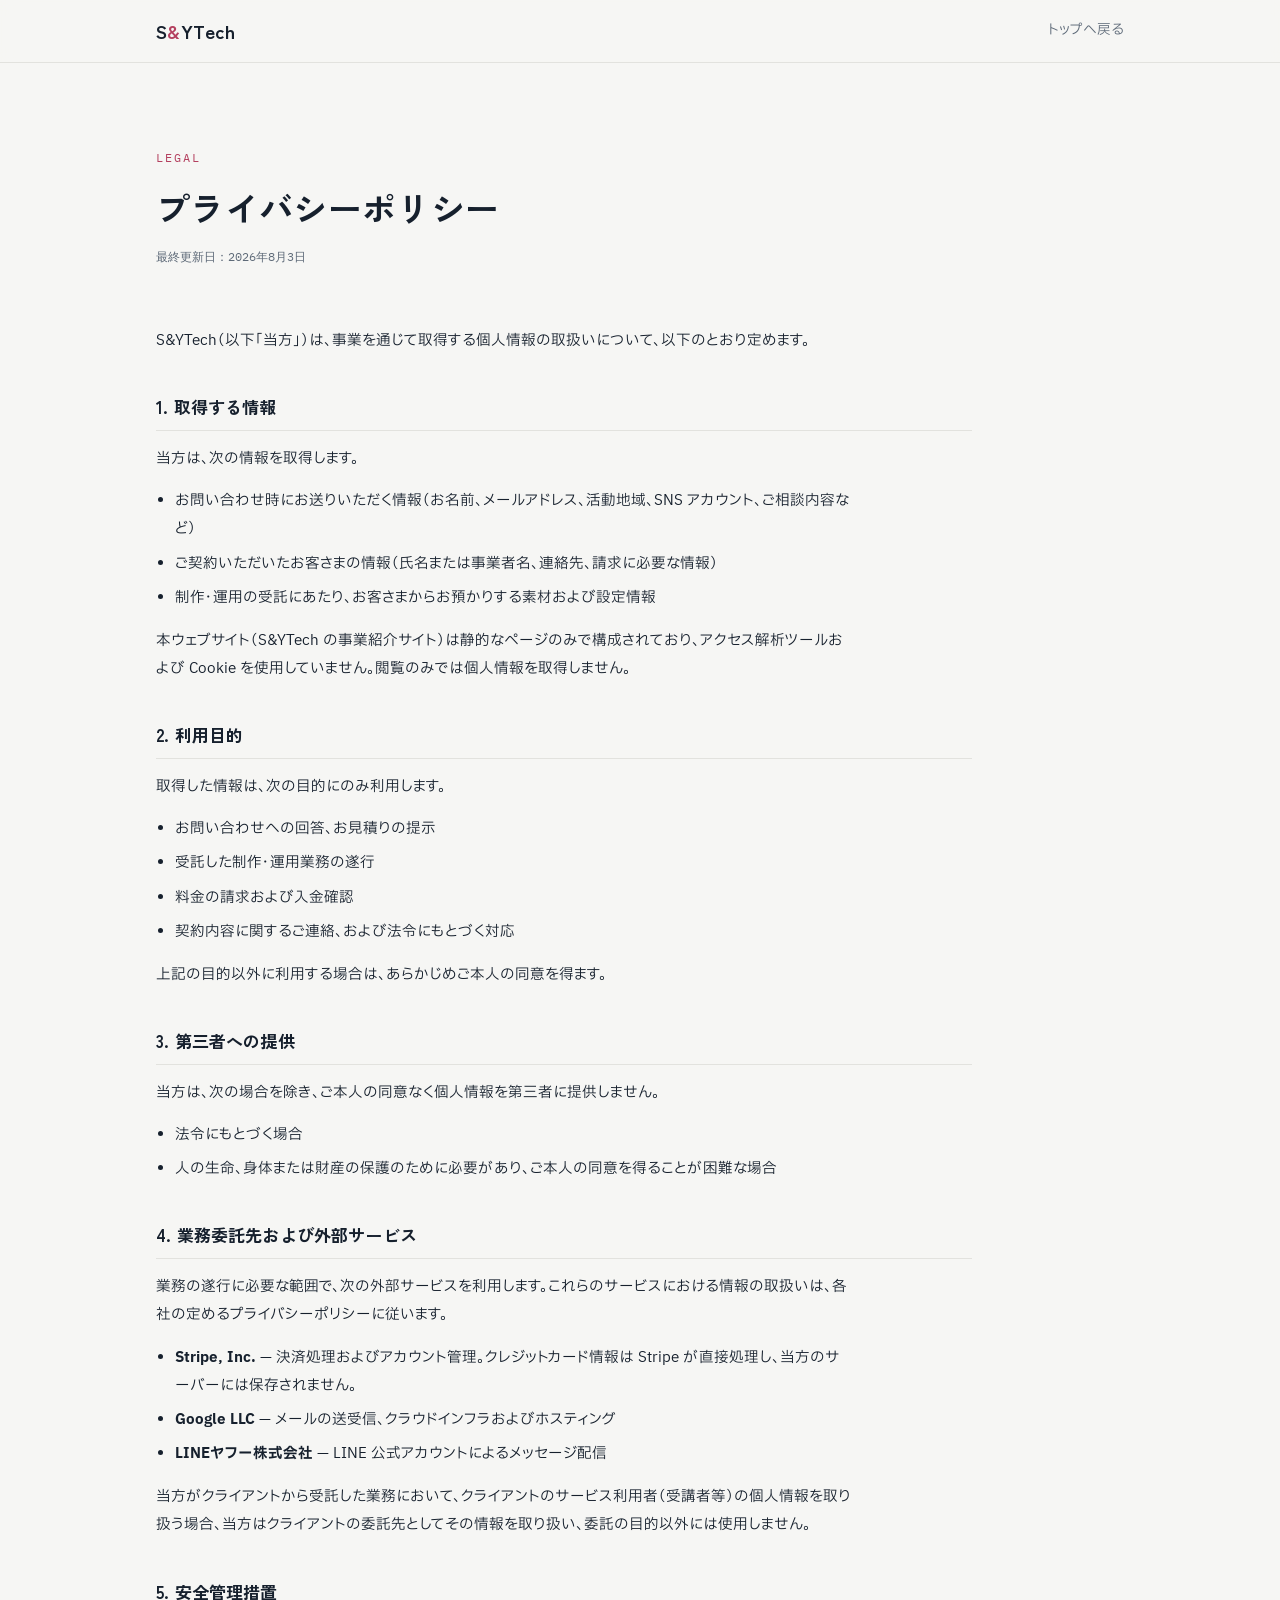
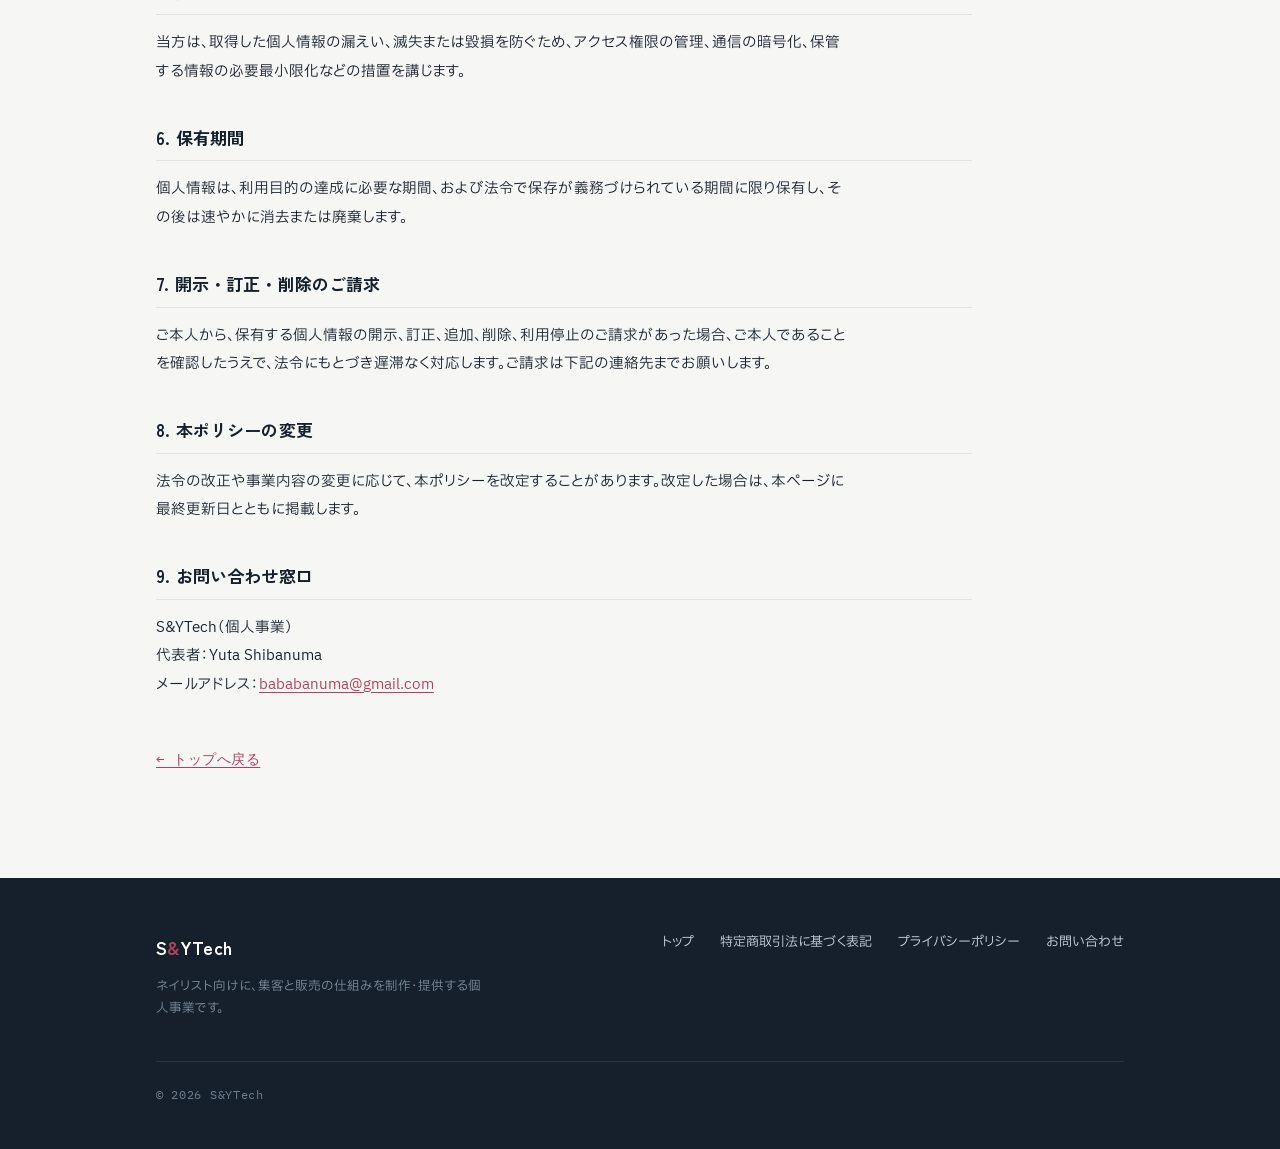
==== privacy.html @ 807a9acb "feat: S&YTech 事業紹介サイト（Stripe 事業確認用の静的LP） - index.html: ヒーロー／導線図／課題／提供するもの／決済とお金の流れ／料金／運営者／お問い合わせ - t" ====
<!DOCTYPE html>
<html lang="ja">
<head>
<meta charset="UTF-8">
<meta name="viewport" content="width=device-width, initial-scale=1">
<title>プライバシーポリシー｜S&amp;YTech</title>
<meta name="description" content="S&YTech のプライバシーポリシーです。">
<link rel="icon" href="assets/favicon.svg" type="image/svg+xml">
<link rel="preconnect" href="https://fonts.googleapis.com">
<link rel="preconnect" href="https://fonts.gstatic.com" crossorigin>
<link href="https://fonts.googleapis.com/css2?family=IBM+Plex+Mono:wght@400;500&family=IBM+Plex+Sans+JP:wght@400;500&family=Zen+Kaku+Gothic+New:wght@700&display=swap" rel="stylesheet">
<link rel="stylesheet" href="assets/style.css">
</head>
<body>

<header class="site-header">
  <div class="wrap site-header__inner">
    <a class="mark" href="index.html">S<i>&amp;</i>YTech</a>
    <nav class="site-nav">
      <a href="index.html">トップへ戻る</a>
    </nav>
  </div>
</header>

<main>
  <div class="wrap page-head">
    <span class="eyebrow">Legal</span>
    <h1>プライバシーポリシー</h1>
    <p class="page-head__updated">最終更新日：2026年8月3日</p>
  </div>

  <div class="wrap legal">

    <p>
      S&amp;YTech（以下「当方」）は、事業を通じて取得する個人情報の取扱いについて、以下のとおり定めます。
    </p>

    <h2>1. 取得する情報</h2>
    <p>当方は、次の情報を取得します。</p>
    <ul>
      <li>お問い合わせ時にお送りいただく情報（お名前、メールアドレス、活動地域、SNS アカウント、ご相談内容など）</li>
      <li>ご契約いただいたお客さまの情報（氏名または事業者名、連絡先、請求に必要な情報）</li>
      <li>制作・運用の受託にあたり、お客さまからお預かりする素材および設定情報</li>
    </ul>
    <p>
      本ウェブサイト（S&amp;YTech の事業紹介サイト）は静的なページのみで構成されており、アクセス解析ツールおよび Cookie を使用していません。閲覧のみでは個人情報を取得しません。
    </p>

    <h2>2. 利用目的</h2>
    <p>取得した情報は、次の目的にのみ利用します。</p>
    <ul>
      <li>お問い合わせへの回答、お見積りの提示</li>
      <li>受託した制作・運用業務の遂行</li>
      <li>料金の請求および入金確認</li>
      <li>契約内容に関するご連絡、および法令にもとづく対応</li>
    </ul>
    <p>上記の目的以外に利用する場合は、あらかじめご本人の同意を得ます。</p>

    <h2>3. 第三者への提供</h2>
    <p>
      当方は、次の場合を除き、ご本人の同意なく個人情報を第三者に提供しません。
    </p>
    <ul>
      <li>法令にもとづく場合</li>
      <li>人の生命、身体または財産の保護のために必要があり、ご本人の同意を得ることが困難な場合</li>
    </ul>

    <h2>4. 業務委託先および外部サービス</h2>
    <p>
      業務の遂行に必要な範囲で、次の外部サービスを利用します。これらのサービスにおける情報の取扱いは、各社の定めるプライバシーポリシーに従います。
    </p>
    <ul>
      <li><strong>Stripe, Inc.</strong> — 決済処理およびアカウント管理。クレジットカード情報は Stripe が直接処理し、当方のサーバーには保存されません。</li>
      <li><strong>Google LLC</strong> — メールの送受信、クラウドインフラおよびホスティング</li>
      <li><strong>LINEヤフー株式会社</strong> — LINE 公式アカウントによるメッセージ配信</li>
    </ul>
    <p>
      当方がクライアントから受託した業務において、クライアントのサービス利用者（受講者等）の個人情報を取り扱う場合、当方はクライアントの委託先としてその情報を取り扱い、委託の目的以外には使用しません。
    </p>

    <h2>5. 安全管理措置</h2>
    <p>
      当方は、取得した個人情報の漏えい、滅失または毀損を防ぐため、アクセス権限の管理、通信の暗号化、保管する情報の必要最小限化などの措置を講じます。
    </p>

    <h2>6. 保有期間</h2>
    <p>
      個人情報は、利用目的の達成に必要な期間、および法令で保存が義務づけられている期間に限り保有し、その後は速やかに消去または廃棄します。
    </p>

    <h2>7. 開示・訂正・削除のご請求</h2>
    <p>
      ご本人から、保有する個人情報の開示、訂正、追加、削除、利用停止のご請求があった場合、ご本人であることを確認したうえで、法令にもとづき遅滞なく対応します。ご請求は下記の連絡先までお願いします。
    </p>

    <h2>8. 本ポリシーの変更</h2>
    <p>
      法令の改正や事業内容の変更に応じて、本ポリシーを改定することがあります。改定した場合は、本ページに最終更新日とともに掲載します。
    </p>

    <h2>9. お問い合わせ窓口</h2>
    <p>
      S&amp;YTech（個人事業）<br>
      代表者：Yuta Shibanuma<br>
      メールアドレス：<a href="mailto:bababanuma@gmail.com">bababanuma@gmail.com</a>
    </p>

    <a class="back-link" href="index.html">← トップへ戻る</a>
  </div>
</main>

<footer class="site-footer">
  <div class="wrap">
    <div class="site-footer__inner">
      <div>
        <span class="mark" style="color:#fff">S<i>&amp;</i>YTech</span>
        <p class="site-footer__desc">ネイリスト向けに、集客と販売の仕組みを制作・提供する個人事業です。</p>
      </div>
      <nav class="footer-nav">
        <a href="index.html">トップ</a>
        <a href="tokushoho.html">特定商取引法に基づく表記</a>
        <a href="privacy.html">プライバシーポリシー</a>
        <a href="mailto:bababanuma@gmail.com">お問い合わせ</a>
      </nav>
    </div>
    <p class="copyright">© 2026 S&amp;YTech</p>
  </div>
</footer>

</body>
</html>
---- assets/style.css ----
/* S&YTech — 事業紹介サイト
   Palette : ink / paper / lacquer
   Type    : Zen Kaku Gothic New (display) + IBM Plex Sans JP (body) + IBM Plex Mono (labels)
   ------------------------------------------------------------------ */

:root {
  --ink: #16202d;
  --ink-2: #26374b;
  --paper: #f6f6f4;
  --white: #ffffff;
  --accent: #b4405f;
  --accent-tint: #faeef1;
  --muted: #5e6a78;
  --line: #e2e2de;
  --line-strong: #c9c9c3;

  --display: "Zen Kaku Gothic New", "Hiragino Kaku Gothic ProN", "Yu Gothic",
    sans-serif;
  --body: "IBM Plex Sans JP", "Hiragino Kaku Gothic ProN", "Yu Gothic",
    sans-serif;
  --mono: "IBM Plex Mono", ui-monospace, "SFMono-Regular", monospace;

  --wrap: 1080px;
  --gutter: clamp(20px, 5vw, 56px);
  --radius: 3px;
}

* {
  box-sizing: border-box;
}

html {
  scroll-behavior: smooth;
}

body {
  margin: 0;
  background: var(--paper);
  color: var(--ink);
  font-family: var(--body);
  font-size: 16px;
  line-height: 1.9;
  font-feature-settings: "palt" 1;
  -webkit-font-smoothing: antialiased;
  text-size-adjust: 100%;
}

img {
  max-width: 100%;
}

a {
  color: var(--accent);
  text-underline-offset: 3px;
}

a:focus-visible,
button:focus-visible {
  outline: 2px solid var(--accent);
  outline-offset: 3px;
}

h1,
h2,
h3 {
  font-family: var(--display);
  font-weight: 700;
  line-height: 1.45;
  margin: 0;
  letter-spacing: 0.01em;
}

p {
  margin: 0;
}

.wrap {
  width: 100%;
  max-width: var(--wrap);
  margin-inline: auto;
  padding-inline: var(--gutter);
}

/* ---------- wordmark / header ---------- */

.mark {
  font-family: var(--display);
  font-weight: 700;
  font-size: 19px;
  letter-spacing: 0.02em;
  color: var(--ink);
  text-decoration: none;
  white-space: nowrap;
}

.mark i {
  font-style: normal;
  color: var(--accent);
}

.site-header {
  position: sticky;
  top: 0;
  z-index: 20;
  background: rgba(246, 246, 244, 0.92);
  backdrop-filter: blur(8px);
  border-bottom: 1px solid var(--line);
}

.site-header__inner {
  display: flex;
  align-items: center;
  justify-content: space-between;
  gap: 20px;
  height: 62px;
}

.site-nav {
  display: flex;
  align-items: center;
  gap: clamp(14px, 2.4vw, 28px);
}

.site-nav a {
  font-size: 13.5px;
  color: var(--muted);
  text-decoration: none;
}

.site-nav a:hover {
  color: var(--ink);
}

.site-nav .site-nav__cta {
  color: var(--ink);
  border: 1px solid var(--ink);
  border-radius: var(--radius);
  padding: 7px 15px;
  line-height: 1;
}

.site-nav .site-nav__cta:hover {
  background: var(--ink);
  color: var(--paper);
}

@media (max-width: 640px) {
  .site-nav__hide-sm {
    display: none;
  }
}

/* ---------- section shell ---------- */

.section {
  padding-block: clamp(64px, 9vw, 112px);
  border-top: 1px solid var(--line);
}

.eyebrow {
  font-family: var(--mono);
  font-size: 11.5px;
  letter-spacing: 0.18em;
  text-transform: uppercase;
  color: var(--accent);
  margin-bottom: 14px;
  display: block;
}

.section__title {
  font-size: clamp(23px, 3.4vw, 31px);
  max-width: 24em;
  word-break: auto-phrase;
}

.section__lead {
  margin-top: 16px;
  max-width: 46em;
  color: var(--muted);
  font-size: 15.5px;
}

/* ---------- hero ---------- */

.hero {
  padding-block: clamp(56px, 8vw, 96px) clamp(52px, 7vw, 84px);
  border-top: none;
}

.hero__kicker {
  font-family: var(--mono);
  font-size: 12px;
  letter-spacing: 0.16em;
  color: var(--muted);
  margin-bottom: 20px;
}

.hero h1 {
  font-size: clamp(27px, 5.2vw, 48px);
  line-height: 1.42;
  letter-spacing: 0.005em;
  max-width: 21em;
  word-break: auto-phrase;
}

.hero h1 em {
  font-style: normal;
  color: var(--accent);
}

.hero__body {
  margin-top: 26px;
  max-width: 40em;
  font-size: clamp(15px, 1.6vw, 17px);
}

.hero__actions {
  margin-top: 34px;
  display: flex;
  flex-wrap: wrap;
  gap: 12px;
}

.btn {
  display: inline-block;
  font-family: var(--body);
  font-size: 14.5px;
  font-weight: 500;
  line-height: 1;
  padding: 15px 26px;
  border-radius: var(--radius);
  text-decoration: none;
  border: 1px solid var(--ink);
  transition: background 0.18s ease, color 0.18s ease;
}

.btn--solid {
  background: var(--ink);
  color: var(--paper);
}

.btn--solid:hover {
  background: var(--accent);
  border-color: var(--accent);
}

.btn--ghost {
  background: transparent;
  color: var(--ink);
}

.btn--ghost:hover {
  background: var(--ink);
  color: var(--paper);
}

/* ---------- signature: 導線レール ---------- */

.rail-block {
  padding-bottom: clamp(64px, 9vw, 104px);
}

.rail-caption {
  font-family: var(--mono);
  font-size: 11.5px;
  letter-spacing: 0.16em;
  text-transform: uppercase;
  color: var(--muted);
  padding-bottom: 18px;
  border-bottom: 1px solid var(--line);
  margin-bottom: 34px;
}

.rail {
  display: flex;
  align-items: stretch;
  gap: 0;
}

.node {
  flex: 1 1 0;
  min-width: 0;
  background: var(--white);
  border: 1px solid var(--line);
  border-radius: var(--radius);
  padding: 16px 14px 18px;
  text-align: center;
  display: flex;
  flex-direction: column;
  justify-content: center;
}

.node__step {
  font-family: var(--mono);
  font-size: 10.5px;
  letter-spacing: 0.12em;
  color: var(--line-strong);
  display: block;
  margin-bottom: 8px;
}

.node__name {
  font-family: var(--display);
  font-weight: 700;
  font-size: 14.5px;
  line-height: 1.5;
  display: block;
}

.node__note {
  display: block;
  font-size: 11.5px;
  line-height: 1.7;
  color: var(--muted);
  margin-top: 6px;
}

.node--outside {
  background: transparent;
  border-style: dashed;
  border-color: var(--line-strong);
}

.link {
  flex: 0 0 34px;
  position: relative;
  align-self: center;
  height: 1px;
  background: var(--line-strong);
}

.link::after {
  content: "";
  position: absolute;
  right: 0;
  top: 50%;
  width: 6px;
  height: 6px;
  border-top: 1px solid var(--line-strong);
  border-right: 1px solid var(--line-strong);
  transform: translateY(-50%) rotate(45deg);
}

.owned {
  flex: 4 1 0;
  min-width: 0;
  display: flex;
  align-items: stretch;
  gap: 0;
  position: relative;
  border: 1px solid var(--accent);
  border-radius: var(--radius);
  background: var(--accent-tint);
  padding: 14px;
}

.owned__tag {
  position: absolute;
  top: -11px;
  left: 14px;
  background: var(--accent);
  color: #fff;
  font-family: var(--mono);
  font-size: 10.5px;
  letter-spacing: 0.1em;
  line-height: 1;
  padding: 5px 9px;
  border-radius: 2px;
}

.owned .link {
  background: var(--accent);
  flex-basis: 22px;
}

.owned .link::after {
  border-color: var(--accent);
}

.owned .node {
  border-color: #eccdd6;
}

@media (max-width: 800px) {
  .rail,
  .owned {
    flex-direction: column;
  }
  .owned {
    padding: 26px 14px 14px;
    gap: 0;
  }
  .owned__tag {
    left: 14px;
    top: -10px;
  }
  .link {
    flex-basis: 26px;
    width: 1px;
    height: 26px;
    align-self: center;
    background: var(--line-strong);
  }
  .owned .link {
    flex-basis: 20px;
    height: 20px;
    width: 1px;
  }
  .link::after {
    right: 50%;
    top: auto;
    bottom: 0;
    transform: translateX(50%) rotate(135deg);
  }
  .node {
    padding: 14px 12px;
  }
}

/* ---------- 課題 ---------- */

.problems {
  margin-top: 42px;
  border-top: 1px solid var(--line);
}

.problem {
  display: grid;
  grid-template-columns: 1fr auto;
  gap: 8px 28px;
  align-items: baseline;
  padding: 22px 0;
  border-bottom: 1px solid var(--line);
}

.problem__voice {
  font-family: var(--display);
  font-weight: 700;
  font-size: clamp(16px, 2.1vw, 19px);
  line-height: 1.6;
}

.problem__answer {
  font-family: var(--mono);
  font-size: 11.5px;
  letter-spacing: 0.08em;
  color: var(--accent);
  white-space: nowrap;
}

@media (max-width: 620px) {
  .problem {
    grid-template-columns: 1fr;
  }
  .problem__answer {
    white-space: normal;
  }
}

/* ---------- 提供するもの ---------- */

.services {
  margin-top: 46px;
  display: grid;
  gap: 20px;
  grid-template-columns: repeat(3, 1fr);
}

@media (max-width: 900px) {
  .services {
    grid-template-columns: 1fr;
  }
}

.service {
  background: var(--white);
  border: 1px solid var(--line);
  border-radius: var(--radius);
  padding: 26px 24px 28px;
  display: flex;
  flex-direction: column;
}

.service__no {
  font-family: var(--mono);
  font-size: 11.5px;
  letter-spacing: 0.14em;
  color: var(--accent);
}

.service__name {
  font-size: 18px;
  margin-top: 12px;
}

.service__desc {
  margin-top: 14px;
  font-size: 14.5px;
  line-height: 1.9;
  color: var(--muted);
}

.service__list {
  margin: 20px 0 0;
  padding: 18px 0 0;
  border-top: 1px solid var(--line);
  list-style: none;
  font-size: 13.5px;
  line-height: 1.85;
}

.service__list li {
  padding-left: 15px;
  position: relative;
}

.service__list li::before {
  content: "";
  position: absolute;
  left: 0;
  top: 0.82em;
  width: 5px;
  height: 1px;
  background: var(--accent);
}

/* ---------- 決済（ダーク） ---------- */

.section--dark {
  background: var(--ink);
  color: var(--paper);
  border-top: none;
}

.section--dark .section__lead {
  color: #a9b4c1;
}

.section--dark .eyebrow {
  color: #e79bae;
}

.flow {
  margin-top: 44px;
  display: grid;
  grid-template-columns: repeat(3, 1fr);
  gap: 1px;
  background: var(--ink-2);
  border: 1px solid var(--ink-2);
  border-radius: var(--radius);
  overflow: hidden;
}

@media (max-width: 780px) {
  .flow {
    grid-template-columns: 1fr;
  }
}

.flow__cell {
  background: var(--ink);
  padding: 26px 24px 28px;
}

.flow__label {
  font-family: var(--mono);
  font-size: 11px;
  letter-spacing: 0.14em;
  text-transform: uppercase;
  color: #7e8ea0;
}

.flow__head {
  font-family: var(--display);
  font-weight: 700;
  font-size: 16px;
  margin-top: 12px;
  color: var(--white);
}

.flow__text {
  margin-top: 10px;
  font-size: 13.5px;
  line-height: 1.85;
  color: #b7c1cd;
}

.flow__cell--accent .flow__head {
  color: #f2a7ba;
}

.notes {
  margin: 32px 0 0;
  padding: 0;
  list-style: none;
  font-size: 14px;
  line-height: 1.9;
  color: #b7c1cd;
  max-width: 52em;
}

.notes li {
  padding-left: 18px;
  position: relative;
  margin-top: 8px;
}

.notes li::before {
  content: "";
  position: absolute;
  left: 0;
  top: 0.85em;
  width: 8px;
  height: 1px;
  background: #e79bae;
}

/* ---------- 料金 ---------- */

.price-table {
  margin-top: 44px;
  border-top: 1px solid var(--ink);
}

.price-row {
  display: grid;
  grid-template-columns: 1.1fr 1.9fr auto;
  gap: 10px 28px;
  align-items: baseline;
  padding: 24px 0;
  border-bottom: 1px solid var(--line);
}

.price-row__name {
  font-family: var(--display);
  font-weight: 700;
  font-size: 16.5px;
}

.price-row__desc {
  font-size: 14.5px;
  color: var(--muted);
  line-height: 1.85;
}

.price-row__amount {
  font-family: var(--mono);
  font-size: 13px;
  letter-spacing: 0.04em;
  white-space: nowrap;
  color: var(--ink);
}

@media (max-width: 760px) {
  .price-row {
    grid-template-columns: 1fr;
  }
  .price-row__amount {
    color: var(--accent);
  }
}

.fineprint {
  margin-top: 22px;
  font-size: 13px;
  color: var(--muted);
  line-height: 1.85;
}

/* ---------- 運営者情報 ---------- */

.deflist {
  margin: 44px 0 0;
  border-top: 1px solid var(--ink);
}

.deflist__row {
  display: grid;
  grid-template-columns: 200px 1fr;
  gap: 6px 24px;
  padding: 18px 0;
  border-bottom: 1px solid var(--line);
}

.deflist__row dt {
  font-size: 13px;
  font-weight: 500;
  color: var(--muted);
  font-family: var(--mono);
  letter-spacing: 0.02em;
}

.deflist__row dd {
  margin: 0;
  font-size: 15px;
  line-height: 1.85;
}

@media (max-width: 700px) {
  .deflist__row {
    grid-template-columns: 1fr;
  }
}

/* ---------- お問い合わせ ---------- */

.contact {
  background: var(--white);
  border: 1px solid var(--line);
  border-radius: var(--radius);
  margin-top: 40px;
  padding: clamp(28px, 4.5vw, 48px);
}

.contact__label {
  font-family: var(--mono);
  font-size: 11px;
  letter-spacing: 0.14em;
  color: var(--muted);
}

.contact__mail {
  font-family: var(--mono);
  font-size: clamp(16px, 2.6vw, 22px);
  letter-spacing: 0.01em;
  word-break: break-all;
  display: inline-block;
  margin-top: 8px;
}

.contact__note {
  margin-top: 18px;
  font-size: 13.5px;
  color: var(--muted);
}

/* ---------- footer ---------- */

.site-footer {
  background: var(--ink);
  color: #9fabb8;
  padding-block: 52px 44px;
}

.site-footer__inner {
  display: flex;
  flex-wrap: wrap;
  gap: 24px 40px;
  justify-content: space-between;
  align-items: flex-start;
}

.site-footer .mark {
  color: var(--white);
  font-size: 18px;
}

.site-footer__desc {
  font-size: 12.5px;
  margin-top: 10px;
  color: #7e8ea0;
  max-width: 26em;
  line-height: 1.8;
}

.footer-nav {
  display: flex;
  flex-wrap: wrap;
  gap: 10px 26px;
  font-size: 13px;
}

.footer-nav a {
  color: #cdd6e0;
  text-decoration: none;
}

.footer-nav a:hover {
  color: var(--white);
  text-decoration: underline;
}

.copyright {
  margin-top: 40px;
  padding-top: 22px;
  border-top: 1px solid var(--ink-2);
  font-family: var(--mono);
  font-size: 11.5px;
  letter-spacing: 0.06em;
  color: #6c7d90;
}

/* ---------- 下層ページ ---------- */

.page-head {
  padding-block: clamp(48px, 7vw, 84px) clamp(28px, 4vw, 44px);
}

.page-head h1 {
  font-size: clamp(24px, 4vw, 34px);
  margin-top: 12px;
}

.page-head__updated {
  margin-top: 14px;
  font-family: var(--mono);
  font-size: 12px;
  color: var(--muted);
}

.legal {
  padding-bottom: clamp(64px, 9vw, 104px);
}

.legal h2,
.legal p,
.legal ul,
.legal ol {
  max-width: 48em;
}

.legal h2 {
  font-size: 17px;
  margin-top: 40px;
  padding-bottom: 10px;
  border-bottom: 1px solid var(--line);
}

.legal h2:first-child {
  margin-top: 0;
}

.legal p,
.legal ul,
.legal ol {
  font-size: 14.5px;
  line-height: 1.95;
  margin-top: 14px;
}

.legal ul,
.legal ol {
  padding-left: 1.3em;
}

.legal li {
  margin-top: 6px;
}

.back-link {
  display: inline-block;
  margin-top: 48px;
  font-size: 13.5px;
  font-family: var(--mono);
  letter-spacing: 0.04em;
}

/* ---------- motion ---------- */

/* 既定では常に表示。JS が動いた場合のみ、隠してからフェードインさせる。
   スクリプトが失敗しても内容が消えないようにするため。 */
.js .reveal {
  opacity: 0;
  transform: translateY(14px);
  transition: opacity 0.6s ease, transform 0.6s ease;
}

.js .reveal.is-in {
  opacity: 1;
  transform: none;
}

@media (prefers-reduced-motion: reduce) {
  html {
    scroll-behavior: auto;
  }
  .js .reveal {
    opacity: 1;
    transform: none;
    transition: none;
  }
  * {
    animation-duration: 0.001ms !important;
    transition-duration: 0.001ms !important;
  }
}
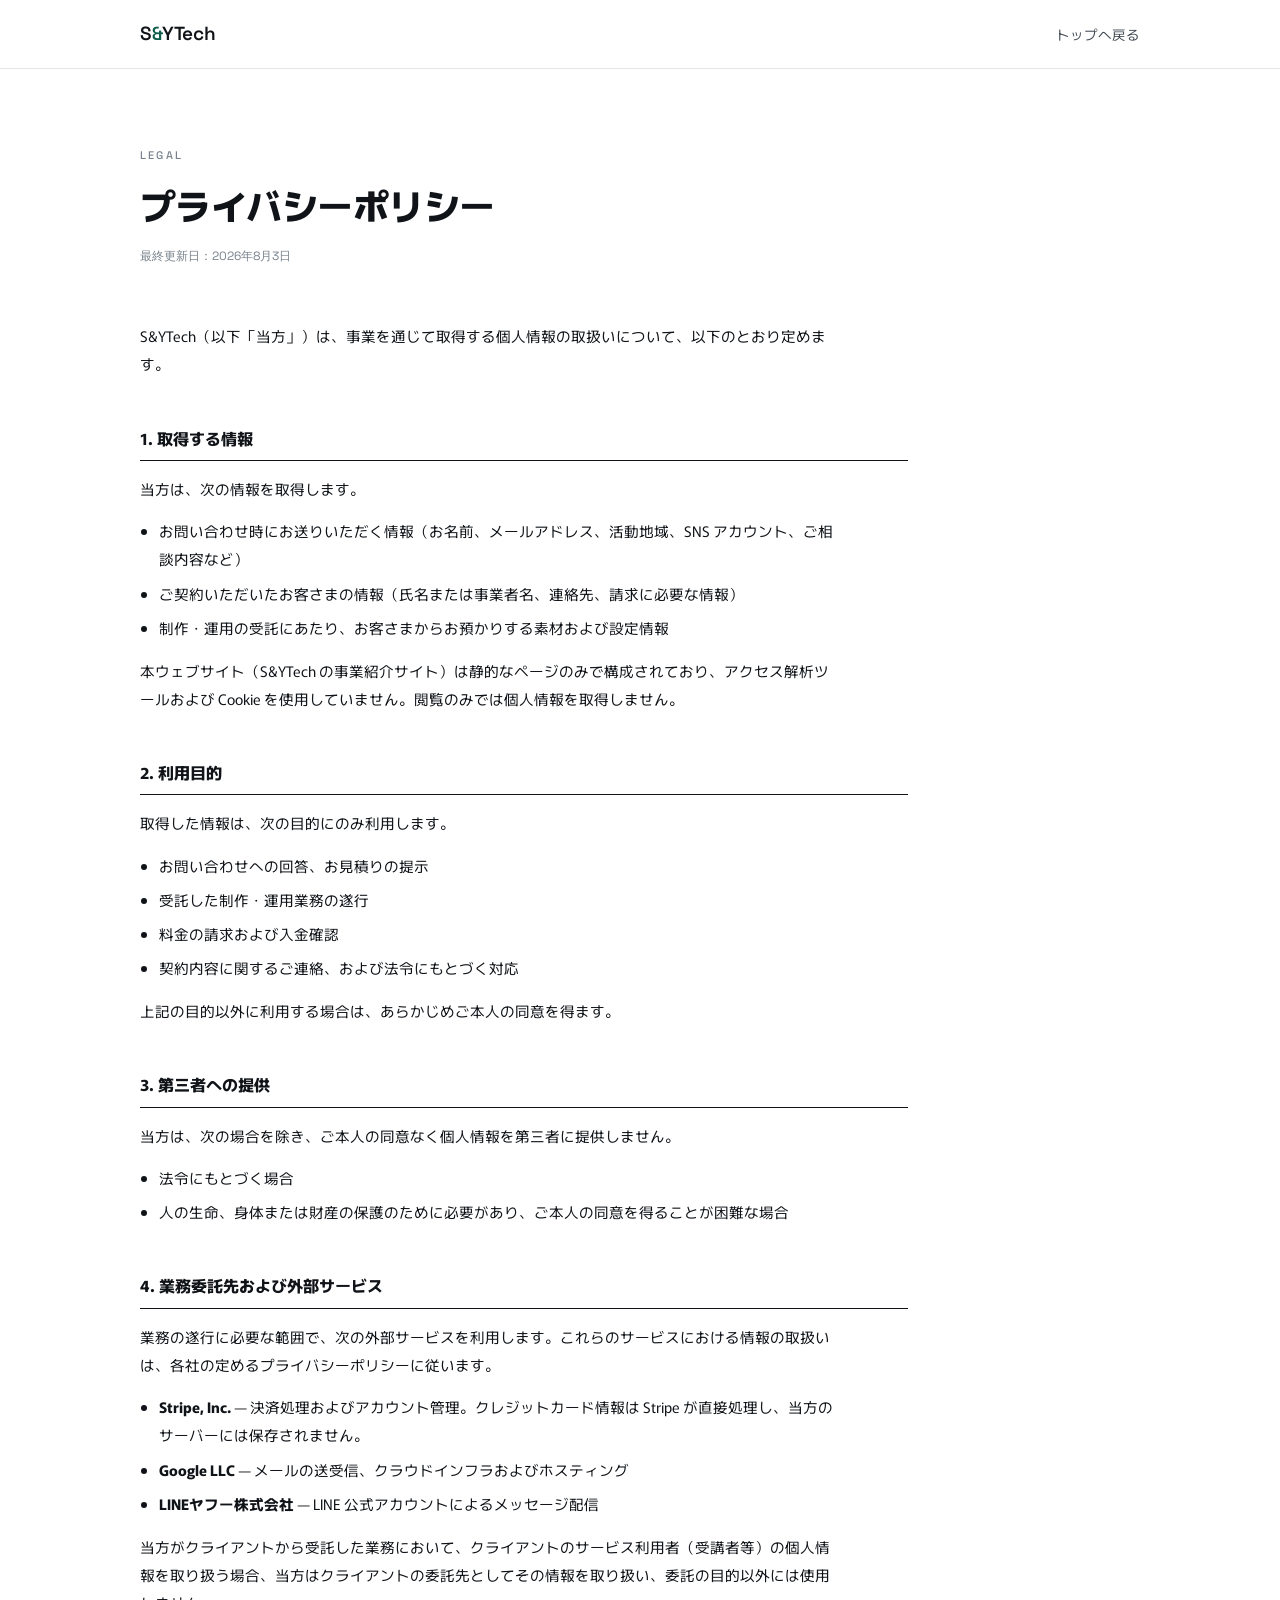
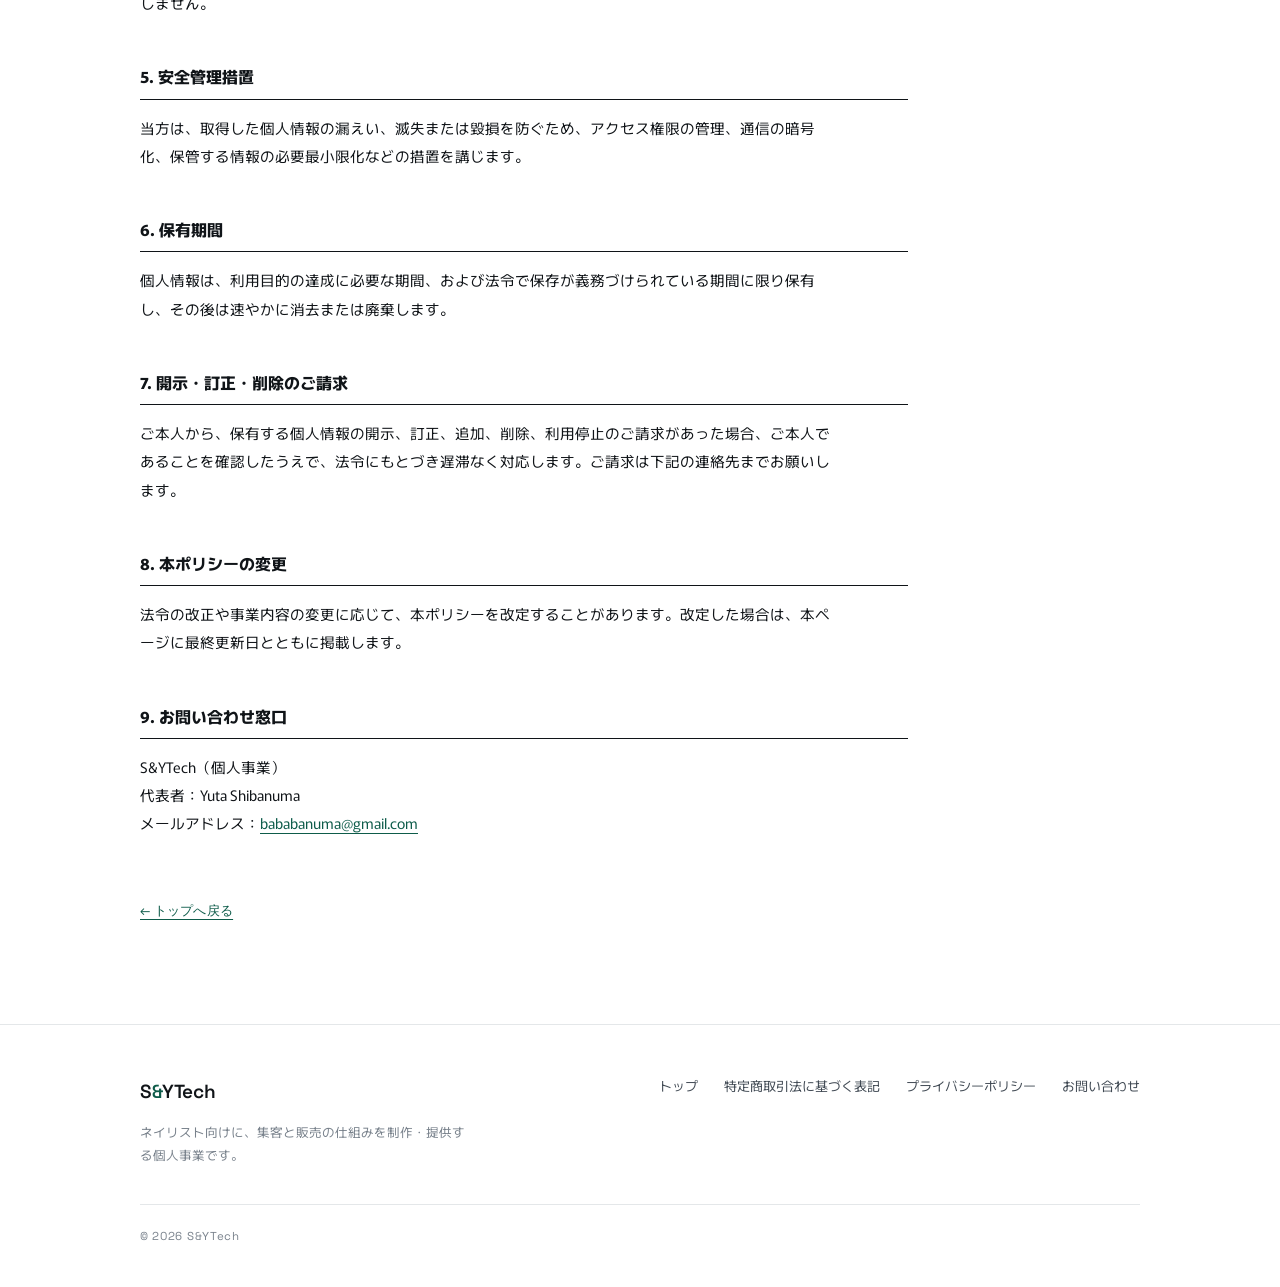
==== commit 927dc692: "design: 白基調の台帳レイアウトに全面刷新 - 配色を純白ベースに変更（ダークセクション廃止、アクセントをパイングリーンへ） - 全セクションを「左=番号ラベル(sticky)/右=本文」の台帳" ====
--- a/privacy.html
+++ b/privacy.html
@@ -8,28 +8,28 @@
 <link rel="icon" href="assets/favicon.svg" type="image/svg+xml">
 <link rel="preconnect" href="https://fonts.googleapis.com">
 <link rel="preconnect" href="https://fonts.gstatic.com" crossorigin>
-<link href="https://fonts.googleapis.com/css2?family=IBM+Plex+Mono:wght@400;500&family=IBM+Plex+Sans+JP:wght@400;500&family=Zen+Kaku+Gothic+New:wght@700&display=swap" rel="stylesheet">
+<link href="https://fonts.googleapis.com/css2?family=Murecho:wght@300..800&family=Space+Grotesk:wght@500;600&display=swap" rel="stylesheet">
 <link rel="stylesheet" href="assets/style.css">
 </head>
 <body>
 
-<header class="site-header">
-  <div class="wrap site-header__inner">
+<header class="head">
+  <div class="wrap head__inner">
     <a class="mark" href="index.html">S<i>&amp;</i>YTech</a>
-    <nav class="site-nav">
+    <nav class="nav">
       <a href="index.html">トップへ戻る</a>
     </nav>
   </div>
 </header>
 
 <main>
-  <div class="wrap page-head">
-    <span class="eyebrow">Legal</span>
+  <div class="wrap doc-head">
+    <p class="doc-head__lat">Legal</p>
     <h1>プライバシーポリシー</h1>
-    <p class="page-head__updated">最終更新日：2026年8月3日</p>
+    <p class="doc-head__date">最終更新日：2026年8月3日</p>
   </div>
 
-  <div class="wrap legal">
+  <div class="wrap doc">
 
     <p>
       S&amp;YTech（以下「当方」）は、事業を通じて取得する個人情報の取扱いについて、以下のとおり定めます。
@@ -105,25 +105,25 @@
       メールアドレス：<a href="mailto:bababanuma@gmail.com">bababanuma@gmail.com</a>
     </p>
 
-    <a class="back-link" href="index.html">← トップへ戻る</a>
+    <a class="back" href="index.html">← トップへ戻る</a>
   </div>
 </main>
 
-<footer class="site-footer">
+<footer class="foot">
   <div class="wrap">
-    <div class="site-footer__inner">
+    <div class="foot__inner">
       <div>
-        <span class="mark" style="color:#fff">S<i>&amp;</i>YTech</span>
-        <p class="site-footer__desc">ネイリスト向けに、集客と販売の仕組みを制作・提供する個人事業です。</p>
+        <span class="mark">S<i>&amp;</i>YTech</span>
+        <p class="foot__desc">ネイリスト向けに、集客と販売の仕組みを制作・提供する個人事業です。</p>
       </div>
-      <nav class="footer-nav">
+      <nav class="foot__nav">
         <a href="index.html">トップ</a>
         <a href="tokushoho.html">特定商取引法に基づく表記</a>
         <a href="privacy.html">プライバシーポリシー</a>
         <a href="mailto:bababanuma@gmail.com">お問い合わせ</a>
       </nav>
     </div>
-    <p class="copyright">© 2026 S&amp;YTech</p>
+    <p class="foot__copy">© 2026 S&amp;YTech</p>
   </div>
 </footer>
 
--- a/assets/style.css
+++ b/assets/style.css
@@ -1,28 +1,29 @@
 /* S&YTech — 事業紹介サイト
-   Palette : ink / paper / lacquer
-   Type    : Zen Kaku Gothic New (display) + IBM Plex Sans JP (body) + IBM Plex Mono (labels)
+   ------------------------------------------------------------------
+   方向性 : 純白の「仕様書」。左に番号ラベルの固定トラック、右に本文。
+            面や影は使わず、余白と細い罫だけで構造をつくる。
+            色面は「お金の流れ」1 箇所のみ。
+   書体   : Murecho（本文・見出し）／ Space Grotesk（番号・欧文ラベル）
    ------------------------------------------------------------------ */
 
 :root {
-  --ink: #16202d;
-  --ink-2: #26374b;
-  --paper: #f6f6f4;
   --white: #ffffff;
-  --accent: #b4405f;
-  --accent-tint: #faeef1;
-  --muted: #5e6a78;
-  --line: #e2e2de;
-  --line-strong: #c9c9c3;
-
-  --display: "Zen Kaku Gothic New", "Hiragino Kaku Gothic ProN", "Yu Gothic",
-    sans-serif;
-  --body: "IBM Plex Sans JP", "Hiragino Kaku Gothic ProN", "Yu Gothic",
-    sans-serif;
-  --mono: "IBM Plex Mono", ui-monospace, "SFMono-Regular", monospace;
-
-  --wrap: 1080px;
-  --gutter: clamp(20px, 5vw, 56px);
-  --radius: 3px;
+  --ink: #101418;
+  --ink-70: #414a54;
+  --ink-45: #79828c;
+  --rule: #e4e7e9;
+  --rule-mid: #c8cdd1;
+  --accent: #0e5c4a;
+  --accent-soft: #edf4f1;
+
+  --sans: "Murecho", "Hiragino Kaku Gothic ProN", "Yu Gothic", sans-serif;
+  --latin: "Space Grotesk", ui-sans-serif, "Helvetica Neue", sans-serif;
+
+  --wrap: 1120px;
+  --gutter: clamp(20px, 5vw, 60px);
+  --track: 132px;
+  --track-gap: clamp(32px, 4.5vw, 64px);
+  --header-h: 68px;
 }
 
 * {
@@ -35,43 +36,38 @@
 
 body {
   margin: 0;
-  background: var(--paper);
+  background: var(--white);
   color: var(--ink);
-  font-family: var(--body);
+  font-family: var(--sans);
   font-size: 16px;
-  line-height: 1.9;
+  font-weight: 400;
+  line-height: 1.95;
   font-feature-settings: "palt" 1;
   -webkit-font-smoothing: antialiased;
   text-size-adjust: 100%;
 }
 
-img {
-  max-width: 100%;
-}
-
-a {
-  color: var(--accent);
-  text-underline-offset: 3px;
-}
-
-a:focus-visible,
-button:focus-visible {
-  outline: 2px solid var(--accent);
-  outline-offset: 3px;
-}
-
 h1,
 h2,
 h3 {
-  font-family: var(--display);
+  margin: 0;
   font-weight: 700;
   line-height: 1.45;
-  margin: 0;
-  letter-spacing: 0.01em;
+  word-break: auto-phrase;
 }
 
 p {
   margin: 0;
+}
+
+a {
+  color: var(--accent);
+  text-underline-offset: 4px;
+}
+
+a:focus-visible {
+  outline: 2px solid var(--accent);
+  outline-offset: 4px;
 }
 
 .wrap {
@@ -81,126 +77,113 @@
   padding-inline: var(--gutter);
 }
 
-/* ---------- wordmark / header ---------- */
-
-.mark {
-  font-family: var(--display);
-  font-weight: 700;
-  font-size: 19px;
-  letter-spacing: 0.02em;
-  color: var(--ink);
-  text-decoration: none;
-  white-space: nowrap;
-}
-
-.mark i {
-  font-style: normal;
-  color: var(--accent);
-}
-
-.site-header {
+section[id] {
+  scroll-margin-top: calc(var(--header-h) + 8px);
+}
+
+/* ---------- ヘッダー ---------- */
+
+.head {
   position: sticky;
   top: 0;
-  z-index: 20;
-  background: rgba(246, 246, 244, 0.92);
-  backdrop-filter: blur(8px);
-  border-bottom: 1px solid var(--line);
-}
-
-.site-header__inner {
+  z-index: 30;
+  background: var(--white);
+  border-bottom: 1px solid var(--rule);
+}
+
+.head__inner {
   display: flex;
   align-items: center;
   justify-content: space-between;
   gap: 20px;
-  height: 62px;
-}
-
-.site-nav {
+  height: var(--header-h);
+}
+
+.mark {
+  font-family: var(--latin);
+  font-weight: 600;
+  font-size: 19px;
+  letter-spacing: -0.02em;
+  color: var(--ink);
+  text-decoration: none;
+  white-space: nowrap;
+}
+
+.mark i {
+  font-style: normal;
+  color: var(--accent);
+}
+
+.nav {
   display: flex;
   align-items: center;
-  gap: clamp(14px, 2.4vw, 28px);
-}
-
-.site-nav a {
+  gap: clamp(16px, 2.4vw, 30px);
+}
+
+.nav a {
   font-size: 13.5px;
-  color: var(--muted);
+  color: var(--ink-70);
   text-decoration: none;
 }
 
-.site-nav a:hover {
-  color: var(--ink);
-}
-
-.site-nav .site-nav__cta {
-  color: var(--ink);
-  border: 1px solid var(--ink);
-  border-radius: var(--radius);
-  padding: 7px 15px;
+.nav a:hover {
+  color: var(--accent);
+}
+
+.nav .nav__cta {
+  font-family: var(--latin);
+  font-size: 12.5px;
+  letter-spacing: 0.02em;
+  color: var(--white);
+  background: var(--ink);
+  border-radius: 2px;
+  padding: 9px 16px;
   line-height: 1;
 }
 
-.site-nav .site-nav__cta:hover {
-  background: var(--ink);
-  color: var(--paper);
-}
-
-@media (max-width: 640px) {
-  .site-nav__hide-sm {
+.nav .nav__cta:hover {
+  background: var(--accent);
+  color: var(--white);
+}
+
+@media (max-width: 720px) {
+  .nav__sm-hide {
     display: none;
   }
 }
 
-/* ---------- section shell ---------- */
-
-.section {
-  padding-block: clamp(64px, 9vw, 112px);
-  border-top: 1px solid var(--line);
-}
-
-.eyebrow {
-  font-family: var(--mono);
+/* ---------- ヒーロー ---------- */
+
+.hero {
+  padding-block: clamp(56px, 8vw, 108px) clamp(48px, 6vw, 76px);
+}
+
+.hero__tag {
+  font-family: var(--latin);
   font-size: 11.5px;
-  letter-spacing: 0.18em;
+  font-weight: 500;
+  letter-spacing: 0.2em;
   text-transform: uppercase;
-  color: var(--accent);
-  margin-bottom: 14px;
-  display: block;
-}
-
-.section__title {
-  font-size: clamp(23px, 3.4vw, 31px);
-  max-width: 24em;
-  word-break: auto-phrase;
-}
-
-.section__lead {
-  margin-top: 16px;
-  max-width: 46em;
-  color: var(--muted);
-  font-size: 15.5px;
-}
-
-/* ---------- hero ---------- */
-
-.hero {
-  padding-block: clamp(56px, 8vw, 96px) clamp(52px, 7vw, 84px);
-  border-top: none;
-}
-
-.hero__kicker {
-  font-family: var(--mono);
-  font-size: 12px;
-  letter-spacing: 0.16em;
-  color: var(--muted);
-  margin-bottom: 20px;
+  color: var(--ink-45);
+  display: flex;
+  align-items: center;
+  gap: 12px;
+}
+
+.hero__tag::after {
+  content: "";
+  flex: 1 1 auto;
+  height: 1px;
+  background: var(--rule);
 }
 
 .hero h1 {
-  font-size: clamp(27px, 5.2vw, 48px);
-  line-height: 1.42;
-  letter-spacing: 0.005em;
-  max-width: 21em;
-  word-break: auto-phrase;
+  margin-top: 30px;
+  font-size: clamp(29px, 4.6vw, 54px);
+  font-weight: 800;
+  line-height: 1.36;
+  letter-spacing: -0.015em;
+  max-width: 20em;
 }
 
 .hero h1 em {
@@ -211,676 +194,647 @@
 .hero__body {
   margin-top: 26px;
   max-width: 40em;
-  font-size: clamp(15px, 1.6vw, 17px);
-}
-
-.hero__actions {
-  margin-top: 34px;
-  display: flex;
-  flex-wrap: wrap;
-  gap: 12px;
-}
-
-.btn {
-  display: inline-block;
-  font-family: var(--body);
+  font-size: clamp(15px, 1.5vw, 16.5px);
+  color: var(--ink-70);
+}
+
+/* ---------- ヒーローの事業サマリー ---------- */
+
+.summary {
+  margin: clamp(40px, 5vw, 60px) 0 0;
+  border-top: 1.5px solid var(--ink);
+  display: grid;
+  grid-template-columns: 1fr 1fr;
+  column-gap: clamp(32px, 5vw, 72px);
+}
+
+.summary__row {
+  display: grid;
+  grid-template-columns: 84px minmax(0, 1fr);
+  gap: 4px 18px;
+  padding: 15px 0;
+  border-bottom: 1px solid var(--rule);
+  align-items: baseline;
+}
+
+.summary__row dt {
+  font-size: 12px;
+  font-family: var(--latin);
+  letter-spacing: 0.04em;
+  color: var(--ink-45);
+}
+
+.summary__row dd {
+  margin: 0;
   font-size: 14.5px;
-  font-weight: 500;
-  line-height: 1;
-  padding: 15px 26px;
-  border-radius: var(--radius);
-  text-decoration: none;
-  border: 1px solid var(--ink);
-  transition: background 0.18s ease, color 0.18s ease;
-}
-
-.btn--solid {
-  background: var(--ink);
-  color: var(--paper);
-}
-
-.btn--solid:hover {
+  line-height: 1.7;
+  font-weight: 500;
+}
+
+@media (max-width: 760px) {
+  .summary {
+    grid-template-columns: 1fr;
+  }
+  .summary__row {
+    grid-template-columns: 76px minmax(0, 1fr);
+  }
+}
+
+/* ---------- 台帳レイアウト（全セクション共通） ---------- */
+
+.band {
+  border-top: 1px solid var(--rule);
+  padding-block: clamp(60px, 8vw, 104px);
+}
+
+.ledger {
+  display: grid;
+  grid-template-columns: var(--track) minmax(0, 1fr);
+  column-gap: var(--track-gap);
+}
+
+.ledger__label {
+  position: sticky;
+  top: calc(var(--header-h) + 28px);
+  align-self: start;
+}
+
+.ledger__num {
+  font-family: var(--latin);
+  font-size: 13px;
+  font-weight: 600;
+  color: var(--accent);
+  display: block;
+}
+
+.ledger__lat {
+  font-family: var(--latin);
+  font-size: 10.5px;
+  font-weight: 500;
+  letter-spacing: 0.18em;
+  text-transform: uppercase;
+  color: var(--ink-45);
+  display: block;
+  margin-top: 4px;
+}
+
+.ledger__rule {
+  display: block;
+  width: 26px;
+  height: 2px;
   background: var(--accent);
-  border-color: var(--accent);
-}
-
-.btn--ghost {
-  background: transparent;
+  margin-top: 14px;
+}
+
+@media (max-width: 860px) {
+  .ledger {
+    grid-template-columns: 1fr;
+    row-gap: 22px;
+  }
+  .ledger__label {
+    position: static;
+    display: flex;
+    align-items: baseline;
+    gap: 12px;
+  }
+  .ledger__lat {
+    margin-top: 0;
+  }
+  .ledger__rule {
+    display: none;
+  }
+}
+
+.band__title {
+  font-size: clamp(22px, 2.9vw, 30px);
+  font-weight: 700;
+  letter-spacing: -0.01em;
+  max-width: 20em;
+}
+
+.band__lead {
+  margin-top: 16px;
+  max-width: 44em;
+  font-size: 15px;
+  color: var(--ink-70);
+}
+
+/* ---------- 01 提供するもの ---------- */
+
+.offer {
+  margin-top: clamp(36px, 4.5vw, 54px);
+  border-top: 1.5px solid var(--ink);
+}
+
+.offer__item {
+  padding: clamp(26px, 3.4vw, 40px) 0;
+  border-bottom: 1px solid var(--rule);
+}
+
+.offer__voice {
+  font-size: 14px;
+  color: var(--accent);
+  font-weight: 500;
+}
+
+.offer__name {
+  margin-top: 10px;
+  font-size: clamp(20px, 2.4vw, 26px);
+  font-weight: 700;
+  letter-spacing: -0.01em;
+}
+
+.offer__desc {
+  margin-top: 12px;
+  max-width: 42em;
+  font-size: 15px;
+  color: var(--ink-70);
+}
+
+.offer__includes {
+  margin-top: 22px;
+  display: grid;
+  grid-template-columns: 92px minmax(0, 1fr);
+  gap: 6px 18px;
+  align-items: baseline;
+}
+
+.offer__includes dt {
+  font-family: var(--latin);
+  font-size: 11px;
+  letter-spacing: 0.12em;
+  text-transform: uppercase;
+  color: var(--ink-45);
+}
+
+.offer__includes dd {
+  margin: 0;
+  font-size: 14px;
+  line-height: 1.85;
   color: var(--ink);
 }
 
-.btn--ghost:hover {
-  background: var(--ink);
-  color: var(--paper);
-}
-
-/* ---------- signature: 導線レール ---------- */
-
-.rail-block {
-  padding-bottom: clamp(64px, 9vw, 104px);
-}
-
-.rail-caption {
-  font-family: var(--mono);
+.offer__includes dd span {
+  white-space: nowrap;
+}
+
+.offer__includes dd span + span::before {
+  content: "／";
+  color: var(--rule-mid);
+  margin: 0 2px;
+}
+
+@media (max-width: 560px) {
+  .offer__includes {
+    grid-template-columns: 1fr;
+  }
+  .offer__includes dd span {
+    white-space: normal;
+  }
+}
+
+/* ---------- 02 導線 ---------- */
+
+.route {
+  margin-top: clamp(36px, 4.5vw, 54px);
+}
+
+.route__step {
+  display: grid;
+  grid-template-columns: 74px minmax(0, 1fr) minmax(0, 1.1fr);
+  gap: 4px 20px;
+  padding: 17px 0;
+  border-bottom: 1px solid var(--rule);
+  align-items: baseline;
+}
+
+.route__step:first-child {
+  border-top: 1px solid var(--rule);
+}
+
+.route__k {
+  font-family: var(--latin);
   font-size: 11.5px;
-  letter-spacing: 0.16em;
+  font-weight: 500;
+  letter-spacing: 0.12em;
   text-transform: uppercase;
-  color: var(--muted);
-  padding-bottom: 18px;
-  border-bottom: 1px solid var(--line);
-  margin-bottom: 34px;
-}
-
-.rail {
-  display: flex;
-  align-items: stretch;
-  gap: 0;
-}
-
-.node {
-  flex: 1 1 0;
-  min-width: 0;
-  background: var(--white);
-  border: 1px solid var(--line);
-  border-radius: var(--radius);
-  padding: 16px 14px 18px;
-  text-align: center;
-  display: flex;
-  flex-direction: column;
-  justify-content: center;
-}
-
-.node__step {
-  font-family: var(--mono);
-  font-size: 10.5px;
-  letter-spacing: 0.12em;
-  color: var(--line-strong);
-  display: block;
-  margin-bottom: 8px;
-}
-
-.node__name {
-  font-family: var(--display);
+  color: var(--ink-45);
+}
+
+.route__name {
+  font-size: 16.5px;
   font-weight: 700;
-  font-size: 14.5px;
-  line-height: 1.5;
-  display: block;
-}
-
-.node__note {
-  display: block;
-  font-size: 11.5px;
-  line-height: 1.7;
-  color: var(--muted);
+}
+
+.route__note {
+  font-size: 14px;
+  color: var(--ink-70);
+}
+
+.route__owned {
+  margin-top: 26px;
+  border-left: 2px solid var(--accent);
+  padding-left: clamp(18px, 2.4vw, 28px);
+}
+
+.route__owned .route__step:first-child {
+  border-top: none;
+  padding-top: 0;
+}
+
+.route__owned .route__step:last-of-type {
+  border-bottom: none;
+}
+
+.route__owned .route__k {
+  color: var(--accent);
+}
+
+.route__owned-label {
+  margin-top: 18px;
+  padding-top: 14px;
+  border-top: 1px solid var(--accent);
+  font-size: 13px;
+  font-weight: 500;
+  color: var(--accent);
+}
+
+@media (max-width: 700px) {
+  .route__step {
+    grid-template-columns: 1fr;
+    gap: 3px;
+    padding: 15px 0;
+  }
+  .route__k {
+    order: -1;
+  }
+}
+
+/* ---------- 03 お金の流れ ---------- */
+
+.money {
+  margin-top: clamp(36px, 4.5vw, 54px);
+  background: var(--accent-soft);
+  border-radius: 4px;
+  padding: clamp(28px, 4vw, 48px);
+}
+
+.money__from {
+  font-size: clamp(18px, 2.2vw, 23px);
+  font-weight: 700;
+  color: var(--ink);
+}
+
+.money__via {
   margin-top: 6px;
-}
-
-.node--outside {
-  background: transparent;
-  border-style: dashed;
-  border-color: var(--line-strong);
-}
-
-.link {
-  flex: 0 0 34px;
+  padding: 12px 0 18px 20px;
+  border-left: 1px solid var(--accent);
+  font-size: 13.5px;
+  color: var(--accent);
+}
+
+.money__split {
+  list-style: none;
+  margin: 0;
+  padding: 0 0 0 20px;
+  border-left: 1px solid var(--accent);
+}
+
+.money__split > li {
   position: relative;
-  align-self: center;
-  height: 1px;
-  background: var(--line-strong);
-}
-
-.link::after {
+  display: grid;
+  grid-template-columns: minmax(0, 1fr) minmax(0, 1.15fr);
+  gap: 2px 20px;
+  padding: 15px 0;
+  border-bottom: 1px solid rgba(14, 92, 74, 0.18);
+  align-items: baseline;
+}
+
+.money__split > li:last-child {
+  border-bottom: none;
+}
+
+.money__split > li::before {
   content: "";
   position: absolute;
-  right: 0;
-  top: 50%;
-  width: 6px;
-  height: 6px;
-  border-top: 1px solid var(--line-strong);
-  border-right: 1px solid var(--line-strong);
-  transform: translateY(-50%) rotate(45deg);
-}
-
-.owned {
-  flex: 4 1 0;
-  min-width: 0;
-  display: flex;
-  align-items: stretch;
-  gap: 0;
+  left: -20px;
+  top: 28px;
+  width: 14px;
+  height: 1px;
+  background: var(--accent);
+}
+
+.money__who {
+  font-size: 16px;
+  font-weight: 700;
+}
+
+.money__what {
+  font-size: 14px;
+  color: var(--ink-70);
+}
+
+.money__split > li:first-child .money__who {
+  color: var(--accent);
+}
+
+@media (max-width: 640px) {
+  .money__split > li {
+    grid-template-columns: 1fr;
+  }
+}
+
+.facts {
+  margin: clamp(30px, 4vw, 42px) 0 0;
+  padding: 0;
+  list-style: none;
+  max-width: 48em;
+}
+
+.facts li {
   position: relative;
-  border: 1px solid var(--accent);
-  border-radius: var(--radius);
-  background: var(--accent-tint);
-  padding: 14px;
-}
-
-.owned__tag {
-  position: absolute;
-  top: -11px;
-  left: 14px;
-  background: var(--accent);
-  color: #fff;
-  font-family: var(--mono);
-  font-size: 10.5px;
-  letter-spacing: 0.1em;
-  line-height: 1;
-  padding: 5px 9px;
-  border-radius: 2px;
-}
-
-.owned .link {
-  background: var(--accent);
-  flex-basis: 22px;
-}
-
-.owned .link::after {
-  border-color: var(--accent);
-}
-
-.owned .node {
-  border-color: #eccdd6;
-}
-
-@media (max-width: 800px) {
-  .rail,
-  .owned {
-    flex-direction: column;
-  }
-  .owned {
-    padding: 26px 14px 14px;
-    gap: 0;
-  }
-  .owned__tag {
-    left: 14px;
-    top: -10px;
-  }
-  .link {
-    flex-basis: 26px;
-    width: 1px;
-    height: 26px;
-    align-self: center;
-    background: var(--line-strong);
-  }
-  .owned .link {
-    flex-basis: 20px;
-    height: 20px;
-    width: 1px;
-  }
-  .link::after {
-    right: 50%;
-    top: auto;
-    bottom: 0;
-    transform: translateX(50%) rotate(135deg);
-  }
-  .node {
-    padding: 14px 12px;
-  }
-}
-
-/* ---------- 課題 ---------- */
-
-.problems {
-  margin-top: 42px;
-  border-top: 1px solid var(--line);
-}
-
-.problem {
-  display: grid;
-  grid-template-columns: 1fr auto;
-  gap: 8px 28px;
-  align-items: baseline;
-  padding: 22px 0;
-  border-bottom: 1px solid var(--line);
-}
-
-.problem__voice {
-  font-family: var(--display);
-  font-weight: 700;
-  font-size: clamp(16px, 2.1vw, 19px);
-  line-height: 1.6;
-}
-
-.problem__answer {
-  font-family: var(--mono);
-  font-size: 11.5px;
-  letter-spacing: 0.08em;
-  color: var(--accent);
-  white-space: nowrap;
-}
-
-@media (max-width: 620px) {
-  .problem {
-    grid-template-columns: 1fr;
-  }
-  .problem__answer {
-    white-space: normal;
-  }
-}
-
-/* ---------- 提供するもの ---------- */
-
-.services {
-  margin-top: 46px;
-  display: grid;
-  gap: 20px;
-  grid-template-columns: repeat(3, 1fr);
-}
-
-@media (max-width: 900px) {
-  .services {
-    grid-template-columns: 1fr;
-  }
-}
-
-.service {
-  background: var(--white);
-  border: 1px solid var(--line);
-  border-radius: var(--radius);
-  padding: 26px 24px 28px;
-  display: flex;
-  flex-direction: column;
-}
-
-.service__no {
-  font-family: var(--mono);
-  font-size: 11.5px;
-  letter-spacing: 0.14em;
-  color: var(--accent);
-}
-
-.service__name {
-  font-size: 18px;
-  margin-top: 12px;
-}
-
-.service__desc {
-  margin-top: 14px;
-  font-size: 14.5px;
-  line-height: 1.9;
-  color: var(--muted);
-}
-
-.service__list {
-  margin: 20px 0 0;
-  padding: 18px 0 0;
-  border-top: 1px solid var(--line);
-  list-style: none;
-  font-size: 13.5px;
+  padding: 11px 0 11px 22px;
+  border-top: 1px solid var(--rule);
+  font-size: 14px;
+  color: var(--ink-70);
   line-height: 1.85;
 }
 
-.service__list li {
-  padding-left: 15px;
-  position: relative;
-}
-
-.service__list li::before {
+.facts li::before {
   content: "";
   position: absolute;
   left: 0;
-  top: 0.82em;
-  width: 5px;
+  top: 21px;
+  width: 10px;
   height: 1px;
   background: var(--accent);
 }
 
-/* ---------- 決済（ダーク） ---------- */
-
-.section--dark {
-  background: var(--ink);
-  color: var(--paper);
-  border-top: none;
-}
-
-.section--dark .section__lead {
-  color: #a9b4c1;
-}
-
-.section--dark .eyebrow {
-  color: #e79bae;
-}
-
-.flow {
-  margin-top: 44px;
+/* ---------- 04 料金 ---------- */
+
+.formula {
+  margin-top: clamp(34px, 4vw, 46px);
+  display: flex;
+  flex-wrap: wrap;
+  align-items: baseline;
+  gap: 10px clamp(12px, 2vw, 22px);
+  font-size: clamp(18px, 2.4vw, 26px);
+  font-weight: 700;
+  letter-spacing: -0.01em;
+}
+
+.formula i {
+  font-style: normal;
+  color: var(--accent);
+  font-weight: 500;
+}
+
+.rates {
+  margin-top: clamp(30px, 3.6vw, 44px);
+  border-top: 1.5px solid var(--ink);
+}
+
+.rate {
   display: grid;
-  grid-template-columns: repeat(3, 1fr);
-  gap: 1px;
-  background: var(--ink-2);
-  border: 1px solid var(--ink-2);
-  border-radius: var(--radius);
-  overflow: hidden;
-}
-
-@media (max-width: 780px) {
-  .flow {
-    grid-template-columns: 1fr;
-  }
-}
-
-.flow__cell {
-  background: var(--ink);
-  padding: 26px 24px 28px;
-}
-
-.flow__label {
-  font-family: var(--mono);
-  font-size: 11px;
-  letter-spacing: 0.14em;
-  text-transform: uppercase;
-  color: #7e8ea0;
-}
-
-.flow__head {
-  font-family: var(--display);
+  grid-template-columns: minmax(0, 0.85fr) minmax(0, 1.9fr) auto;
+  gap: 8px clamp(20px, 3vw, 40px);
+  padding: 22px 0;
+  border-bottom: 1px solid var(--rule);
+  align-items: baseline;
+}
+
+.rate__name {
+  font-size: 16.5px;
   font-weight: 700;
-  font-size: 16px;
-  margin-top: 12px;
-  color: var(--white);
-}
-
-.flow__text {
-  margin-top: 10px;
-  font-size: 13.5px;
+}
+
+.rate__desc {
+  font-size: 14.5px;
+  color: var(--ink-70);
   line-height: 1.85;
-  color: #b7c1cd;
-}
-
-.flow__cell--accent .flow__head {
-  color: #f2a7ba;
-}
-
-.notes {
-  margin: 32px 0 0;
-  padding: 0;
-  list-style: none;
-  font-size: 14px;
-  line-height: 1.9;
-  color: #b7c1cd;
-  max-width: 52em;
-}
-
-.notes li {
-  padding-left: 18px;
-  position: relative;
-  margin-top: 8px;
-}
-
-.notes li::before {
-  content: "";
-  position: absolute;
-  left: 0;
-  top: 0.85em;
-  width: 8px;
-  height: 1px;
-  background: #e79bae;
-}
-
-/* ---------- 料金 ---------- */
-
-.price-table {
-  margin-top: 44px;
-  border-top: 1px solid var(--ink);
-}
-
-.price-row {
-  display: grid;
-  grid-template-columns: 1.1fr 1.9fr auto;
-  gap: 10px 28px;
-  align-items: baseline;
-  padding: 24px 0;
-  border-bottom: 1px solid var(--line);
-}
-
-.price-row__name {
-  font-family: var(--display);
-  font-weight: 700;
-  font-size: 16.5px;
-}
-
-.price-row__desc {
-  font-size: 14.5px;
-  color: var(--muted);
-  line-height: 1.85;
-}
-
-.price-row__amount {
-  font-family: var(--mono);
-  font-size: 13px;
+}
+
+.rate__value {
+  font-family: var(--latin);
+  font-size: 12.5px;
   letter-spacing: 0.04em;
   white-space: nowrap;
-  color: var(--ink);
+  color: var(--accent);
+  font-weight: 500;
 }
 
 @media (max-width: 760px) {
-  .price-row {
+  .rate {
     grid-template-columns: 1fr;
   }
-  .price-row__amount {
-    color: var(--accent);
-  }
-}
-
-.fineprint {
-  margin-top: 22px;
+}
+
+.note {
+  margin-top: 20px;
+  max-width: 46em;
+  font-size: 13.5px;
+  color: var(--ink-45);
+  line-height: 1.85;
+}
+
+/* ---------- 05 運営者情報 ---------- */
+
+.about {
+  margin-top: clamp(36px, 4.5vw, 54px);
+  border-top: 1.5px solid var(--ink);
+}
+
+.about__row {
+  display: grid;
+  grid-template-columns: 190px minmax(0, 1fr);
+  gap: 6px 28px;
+  padding: 17px 0;
+  border-bottom: 1px solid var(--rule);
+  align-items: baseline;
+}
+
+.about__row dt {
   font-size: 13px;
-  color: var(--muted);
-  line-height: 1.85;
-}
-
-/* ---------- 運営者情報 ---------- */
-
-.deflist {
-  margin: 44px 0 0;
-  border-top: 1px solid var(--ink);
-}
-
-.deflist__row {
-  display: grid;
-  grid-template-columns: 200px 1fr;
-  gap: 6px 24px;
-  padding: 18px 0;
-  border-bottom: 1px solid var(--line);
-}
-
-.deflist__row dt {
-  font-size: 13px;
-  font-weight: 500;
-  color: var(--muted);
-  font-family: var(--mono);
-  letter-spacing: 0.02em;
-}
-
-.deflist__row dd {
+  color: var(--ink-45);
+}
+
+.about__row dd {
   margin: 0;
   font-size: 15px;
-  line-height: 1.85;
+  line-height: 1.8;
+}
+
+.about__row dd small {
+  display: block;
+  font-size: 13px;
+  color: var(--ink-45);
+  line-height: 1.75;
 }
 
 @media (max-width: 700px) {
-  .deflist__row {
+  .about__row {
     grid-template-columns: 1fr;
   }
 }
 
-/* ---------- お問い合わせ ---------- */
-
-.contact {
-  background: var(--white);
-  border: 1px solid var(--line);
-  border-radius: var(--radius);
-  margin-top: 40px;
-  padding: clamp(28px, 4.5vw, 48px);
-}
-
-.contact__label {
-  font-family: var(--mono);
-  font-size: 11px;
-  letter-spacing: 0.14em;
-  color: var(--muted);
-}
-
-.contact__mail {
-  font-family: var(--mono);
-  font-size: clamp(16px, 2.6vw, 22px);
-  letter-spacing: 0.01em;
+/* ---------- 06 お問い合わせ ---------- */
+
+.mailto {
+  display: inline-block;
+  margin-top: clamp(28px, 3.4vw, 40px);
+  font-family: var(--latin);
+  font-size: clamp(21px, 4.2vw, 42px);
+  font-weight: 500;
+  letter-spacing: -0.02em;
+  color: var(--ink);
+  text-decoration: none;
+  border-bottom: 2px solid var(--accent);
+  padding-bottom: 6px;
   word-break: break-all;
-  display: inline-block;
-  margin-top: 8px;
+  transition: color 0.16s ease;
+}
+
+.mailto:hover {
+  color: var(--accent);
 }
 
 .contact__note {
-  margin-top: 18px;
-  font-size: 13.5px;
-  color: var(--muted);
-}
-
-/* ---------- footer ---------- */
-
-.site-footer {
-  background: var(--ink);
-  color: #9fabb8;
-  padding-block: 52px 44px;
-}
-
-.site-footer__inner {
+  margin-top: 26px;
+  max-width: 44em;
+  font-size: 14px;
+  color: var(--ink-70);
+}
+
+/* ---------- フッター ---------- */
+
+.foot {
+  border-top: 1px solid var(--rule);
+  padding-block: 48px 40px;
+}
+
+.foot__inner {
   display: flex;
   flex-wrap: wrap;
-  gap: 24px 40px;
+  gap: 26px 48px;
   justify-content: space-between;
   align-items: flex-start;
 }
 
-.site-footer .mark {
-  color: var(--white);
-  font-size: 18px;
-}
-
-.site-footer__desc {
+.foot__desc {
+  margin-top: 10px;
+  max-width: 26em;
   font-size: 12.5px;
-  margin-top: 10px;
-  color: #7e8ea0;
-  max-width: 26em;
-  line-height: 1.8;
-}
-
-.footer-nav {
+  color: var(--ink-45);
+  line-height: 1.85;
+}
+
+.foot__nav {
   display: flex;
   flex-wrap: wrap;
-  gap: 10px 26px;
+  gap: 8px 26px;
   font-size: 13px;
 }
 
-.footer-nav a {
-  color: #cdd6e0;
+.foot__nav a {
+  color: var(--ink-70);
   text-decoration: none;
 }
 
-.footer-nav a:hover {
-  color: var(--white);
+.foot__nav a:hover {
+  color: var(--accent);
   text-decoration: underline;
 }
 
-.copyright {
-  margin-top: 40px;
-  padding-top: 22px;
-  border-top: 1px solid var(--ink-2);
-  font-family: var(--mono);
+.foot__copy {
+  margin-top: 38px;
+  padding-top: 20px;
+  border-top: 1px solid var(--rule);
+  font-family: var(--latin);
   font-size: 11.5px;
   letter-spacing: 0.06em;
-  color: #6c7d90;
-}
-
-/* ---------- 下層ページ ---------- */
-
-.page-head {
-  padding-block: clamp(48px, 7vw, 84px) clamp(28px, 4vw, 44px);
-}
-
-.page-head h1 {
-  font-size: clamp(24px, 4vw, 34px);
+  color: var(--ink-45);
+}
+
+/* ---------- 下層ページ（特商法・プライバシー） ---------- */
+
+.doc-head {
+  padding-block: clamp(44px, 6vw, 76px) clamp(26px, 3.4vw, 40px);
+}
+
+.doc-head__lat {
+  font-family: var(--latin);
+  font-size: 11px;
+  font-weight: 500;
+  letter-spacing: 0.2em;
+  text-transform: uppercase;
+  color: var(--ink-45);
+}
+
+.doc-head h1 {
   margin-top: 12px;
-}
-
-.page-head__updated {
+  font-size: clamp(23px, 3.6vw, 36px);
+  font-weight: 800;
+  letter-spacing: -0.015em;
+}
+
+.doc-head__date {
   margin-top: 14px;
-  font-family: var(--mono);
+  font-family: var(--latin);
   font-size: 12px;
-  color: var(--muted);
-}
-
-.legal {
-  padding-bottom: clamp(64px, 9vw, 104px);
-}
-
-.legal h2,
-.legal p,
-.legal ul,
-.legal ol {
+  color: var(--ink-45);
+}
+
+.doc {
+  padding-bottom: clamp(60px, 8vw, 100px);
+}
+
+.doc h2 {
+  margin-top: clamp(34px, 4vw, 48px);
+  padding-bottom: 10px;
+  border-bottom: 1.5px solid var(--ink);
+  font-size: 16px;
+  font-weight: 700;
   max-width: 48em;
 }
 
-.legal h2 {
-  font-size: 17px;
-  margin-top: 40px;
-  padding-bottom: 10px;
-  border-bottom: 1px solid var(--line);
-}
-
-.legal h2:first-child {
+.doc h2:first-child {
   margin-top: 0;
 }
 
-.legal p,
-.legal ul,
-.legal ol {
+.doc p,
+.doc ul,
+.doc ol {
+  margin-top: 14px;
+  max-width: 48em;
   font-size: 14.5px;
   line-height: 1.95;
-  margin-top: 14px;
-}
-
-.legal ul,
-.legal ol {
+}
+
+.doc ul,
+.doc ol {
   padding-left: 1.3em;
 }
 
-.legal li {
+.doc li {
   margin-top: 6px;
 }
 
-.back-link {
+.back {
   display: inline-block;
-  margin-top: 48px;
-  font-size: 13.5px;
-  font-family: var(--mono);
-  letter-spacing: 0.04em;
-}
-
-/* ---------- motion ---------- */
-
-/* 既定では常に表示。JS が動いた場合のみ、隠してからフェードインさせる。
-   スクリプトが失敗しても内容が消えないようにするため。 */
-.js .reveal {
-  opacity: 0;
-  transform: translateY(14px);
-  transition: opacity 0.6s ease, transform 0.6s ease;
-}
-
-.js .reveal.is-in {
-  opacity: 1;
-  transform: none;
-}
+  margin-top: clamp(40px, 5vw, 60px);
+  font-family: var(--latin);
+  font-size: 13px;
+  letter-spacing: 0.02em;
+}
+
+/* ---------- モーション ---------- */
 
 @media (prefers-reduced-motion: reduce) {
   html {
     scroll-behavior: auto;
   }
-  .js .reveal {
-    opacity: 1;
-    transform: none;
-    transition: none;
-  }
   * {
+    transition-duration: 0.001ms !important;
     animation-duration: 0.001ms !important;
-    transition-duration: 0.001ms !important;
-  }
-}
+  }
+}
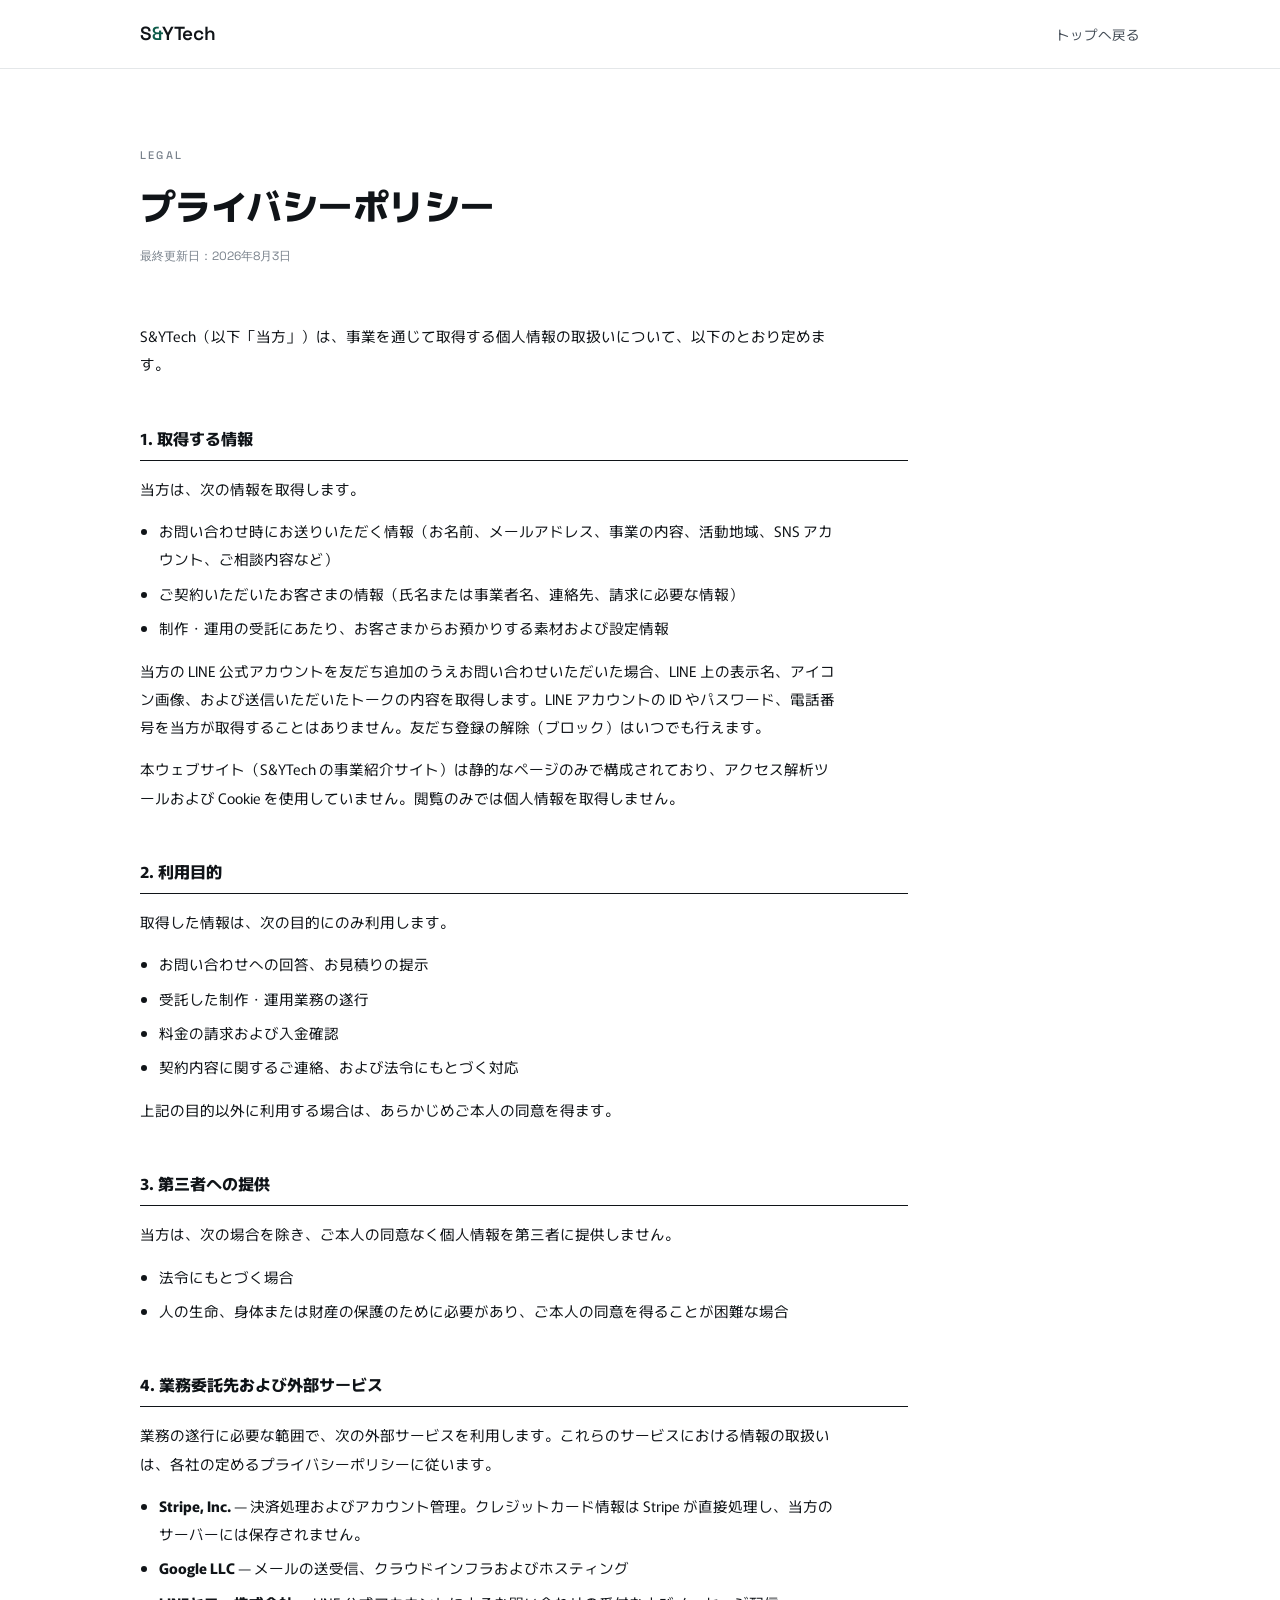
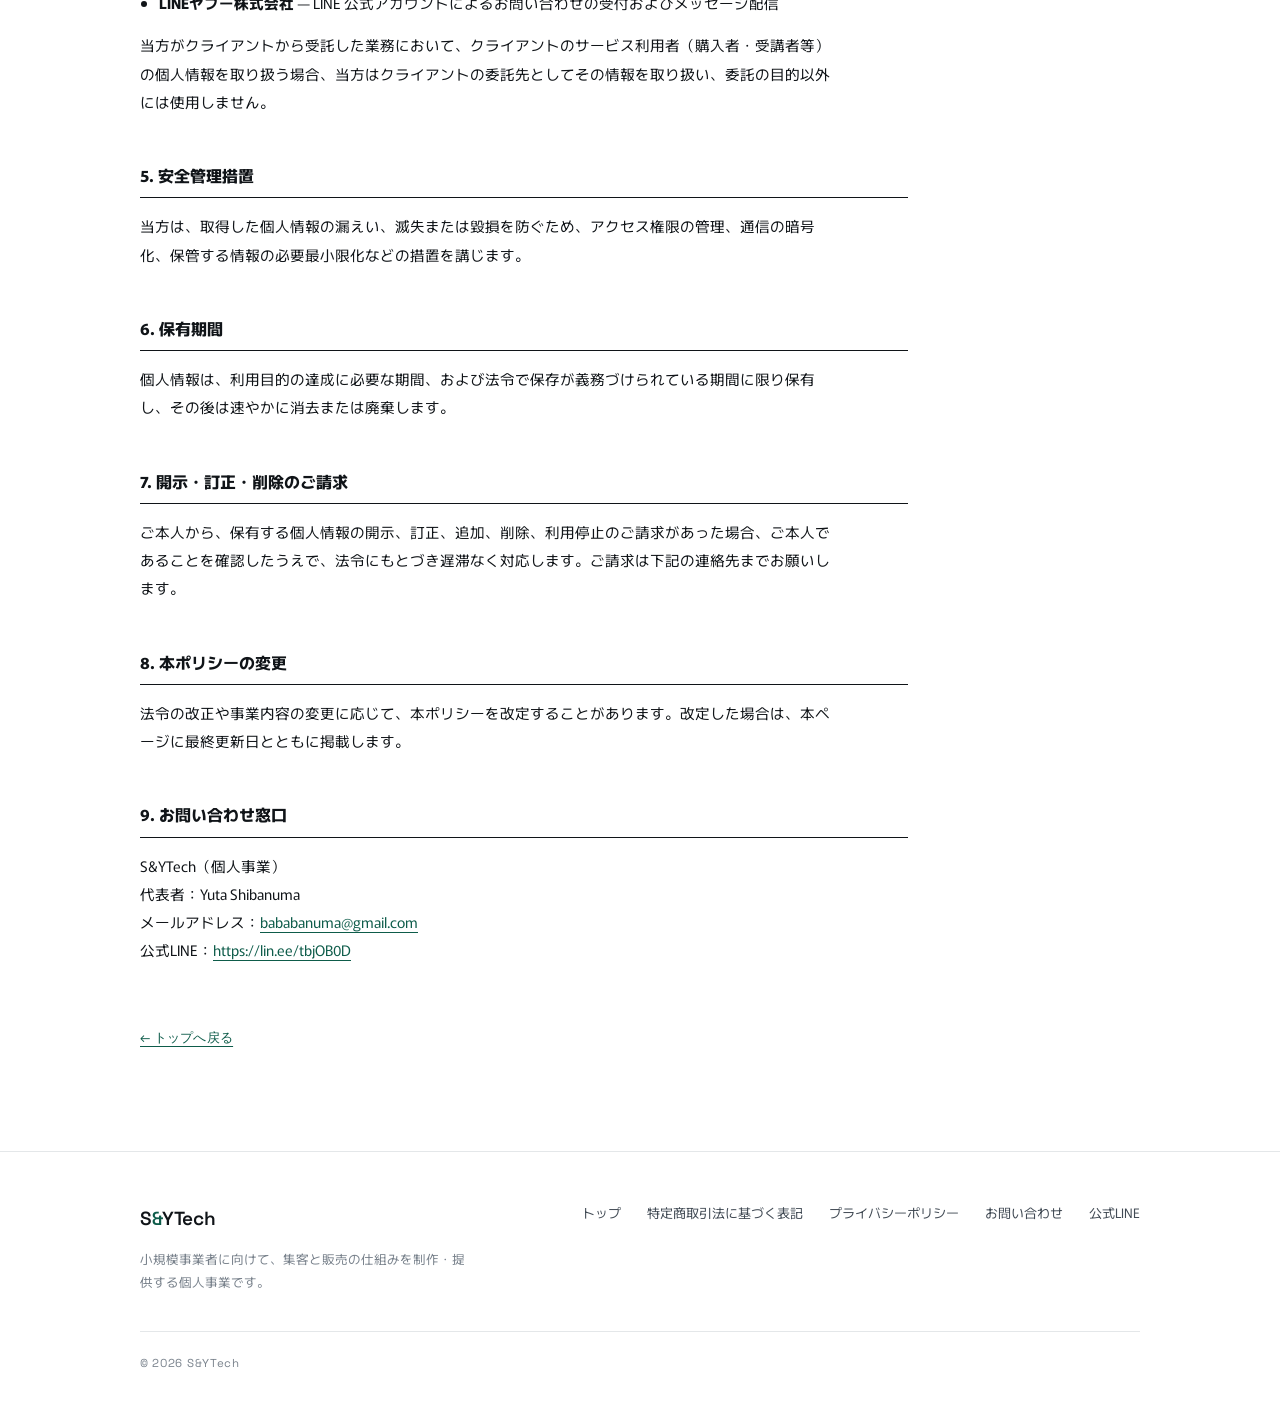
==== commit 7c1eeeb6: "feat: 公式LINE導線を追加し、対象を小規模事業者全般に拡張 - ヘッダーCTA・06お問い合わせ・05運営者情報・フッター・法定表記の   各所に公式LINE（https://lin.ee/t" ====
--- a/privacy.html
+++ b/privacy.html
@@ -38,10 +38,13 @@
     <h2>1. 取得する情報</h2>
     <p>当方は、次の情報を取得します。</p>
     <ul>
-      <li>お問い合わせ時にお送りいただく情報（お名前、メールアドレス、活動地域、SNS アカウント、ご相談内容など）</li>
+      <li>お問い合わせ時にお送りいただく情報（お名前、メールアドレス、事業の内容、活動地域、SNS アカウント、ご相談内容など）</li>
       <li>ご契約いただいたお客さまの情報（氏名または事業者名、連絡先、請求に必要な情報）</li>
       <li>制作・運用の受託にあたり、お客さまからお預かりする素材および設定情報</li>
     </ul>
+    <p>
+      当方の LINE 公式アカウントを友だち追加のうえお問い合わせいただいた場合、LINE 上の表示名、アイコン画像、および送信いただいたトークの内容を取得します。LINE アカウントの ID やパスワード、電話番号を当方が取得することはありません。友だち登録の解除（ブロック）はいつでも行えます。
+    </p>
     <p>
       本ウェブサイト（S&amp;YTech の事業紹介サイト）は静的なページのみで構成されており、アクセス解析ツールおよび Cookie を使用していません。閲覧のみでは個人情報を取得しません。
     </p>
@@ -72,10 +75,10 @@
     <ul>
       <li><strong>Stripe, Inc.</strong> — 決済処理およびアカウント管理。クレジットカード情報は Stripe が直接処理し、当方のサーバーには保存されません。</li>
       <li><strong>Google LLC</strong> — メールの送受信、クラウドインフラおよびホスティング</li>
-      <li><strong>LINEヤフー株式会社</strong> — LINE 公式アカウントによるメッセージ配信</li>
+      <li><strong>LINEヤフー株式会社</strong> — LINE 公式アカウントによるお問い合わせの受付およびメッセージ配信</li>
     </ul>
     <p>
-      当方がクライアントから受託した業務において、クライアントのサービス利用者（受講者等）の個人情報を取り扱う場合、当方はクライアントの委託先としてその情報を取り扱い、委託の目的以外には使用しません。
+      当方がクライアントから受託した業務において、クライアントのサービス利用者（購入者・受講者等）の個人情報を取り扱う場合、当方はクライアントの委託先としてその情報を取り扱い、委託の目的以外には使用しません。
     </p>
 
     <h2>5. 安全管理措置</h2>
@@ -102,7 +105,8 @@
     <p>
       S&amp;YTech（個人事業）<br>
       代表者：Yuta Shibanuma<br>
-      メールアドレス：<a href="mailto:bababanuma@gmail.com">bababanuma@gmail.com</a>
+      メールアドレス：<a href="mailto:bababanuma@gmail.com">bababanuma@gmail.com</a><br>
+      公式LINE：<a href="https://lin.ee/tbjOB0D" target="_blank" rel="noopener">https://lin.ee/tbjOB0D</a>
     </p>
 
     <a class="back" href="index.html">← トップへ戻る</a>
@@ -114,13 +118,14 @@
     <div class="foot__inner">
       <div>
         <span class="mark">S<i>&amp;</i>YTech</span>
-        <p class="foot__desc">ネイリスト向けに、集客と販売の仕組みを制作・提供する個人事業です。</p>
+        <p class="foot__desc">小規模事業者に向けて、集客と販売の仕組みを制作・提供する個人事業です。</p>
       </div>
       <nav class="foot__nav">
         <a href="index.html">トップ</a>
         <a href="tokushoho.html">特定商取引法に基づく表記</a>
         <a href="privacy.html">プライバシーポリシー</a>
         <a href="mailto:bababanuma@gmail.com">お問い合わせ</a>
+        <a href="https://lin.ee/tbjOB0D" target="_blank" rel="noopener">公式LINE</a>
       </nav>
     </div>
     <p class="foot__copy">© 2026 S&amp;YTech</p>
--- a/assets/style.css
+++ b/assets/style.css
@@ -231,6 +231,15 @@
   font-weight: 500;
 }
 
+.summary__row dd small {
+  display: block;
+  margin-top: 2px;
+  font-size: 12.5px;
+  font-weight: 400;
+  color: var(--ink-45);
+  line-height: 1.7;
+}
+
 @media (max-width: 760px) {
   .summary {
     grid-template-columns: 1fr;
@@ -671,6 +680,11 @@
   line-height: 1.75;
 }
 
+.about__row dd small a {
+  color: var(--ink-45);
+  word-break: break-all;
+}
+
 @media (max-width: 700px) {
   .about__row {
     grid-template-columns: 1fr;
@@ -679,11 +693,65 @@
 
 /* ---------- 06 お問い合わせ ---------- */
 
+.channels {
+  margin-top: clamp(28px, 3.4vw, 40px);
+  padding-top: clamp(22px, 2.8vw, 32px);
+  border-top: 1.5px solid var(--ink);
+  display: grid;
+  grid-template-columns: repeat(2, minmax(0, 1fr));
+  column-gap: clamp(32px, 5vw, 72px);
+  row-gap: clamp(30px, 4vw, 44px);
+  align-items: start;
+}
+
+.channel__k {
+  font-family: var(--latin);
+  font-size: 11.5px;
+  font-weight: 500;
+  letter-spacing: 0.14em;
+  text-transform: uppercase;
+  color: var(--ink-45);
+}
+
+.channel__note {
+  margin-top: 16px;
+  max-width: 30em;
+  font-size: 13.5px;
+  color: var(--ink-70);
+  line-height: 1.85;
+}
+
+.line-cta {
+  display: inline-block;
+  margin-top: 18px;
+  padding: 14px 26px;
+  background: var(--ink);
+  color: var(--white);
+  font-size: 15px;
+  font-weight: 600;
+  letter-spacing: 0.01em;
+  line-height: 1.2;
+  text-decoration: none;
+  border-radius: 2px;
+  transition: background 0.16s ease;
+}
+
+.line-cta::after {
+  content: "↗";
+  margin-left: 10px;
+  font-family: var(--latin);
+  font-size: 13px;
+}
+
+.line-cta:hover {
+  background: var(--accent);
+}
+
 .mailto {
   display: inline-block;
-  margin-top: clamp(28px, 3.4vw, 40px);
-  font-family: var(--latin);
-  font-size: clamp(21px, 4.2vw, 42px);
+  margin-top: 18px;
+  font-family: var(--latin);
+  font-size: clamp(19px, 3vw, 27px);
   font-weight: 500;
   letter-spacing: -0.02em;
   color: var(--ink);
@@ -698,8 +766,14 @@
   color: var(--accent);
 }
 
+@media (max-width: 760px) {
+  .channels {
+    grid-template-columns: 1fr;
+  }
+}
+
 .contact__note {
-  margin-top: 26px;
+  margin-top: clamp(30px, 4vw, 42px);
   max-width: 44em;
   font-size: 14px;
   color: var(--ink-70);
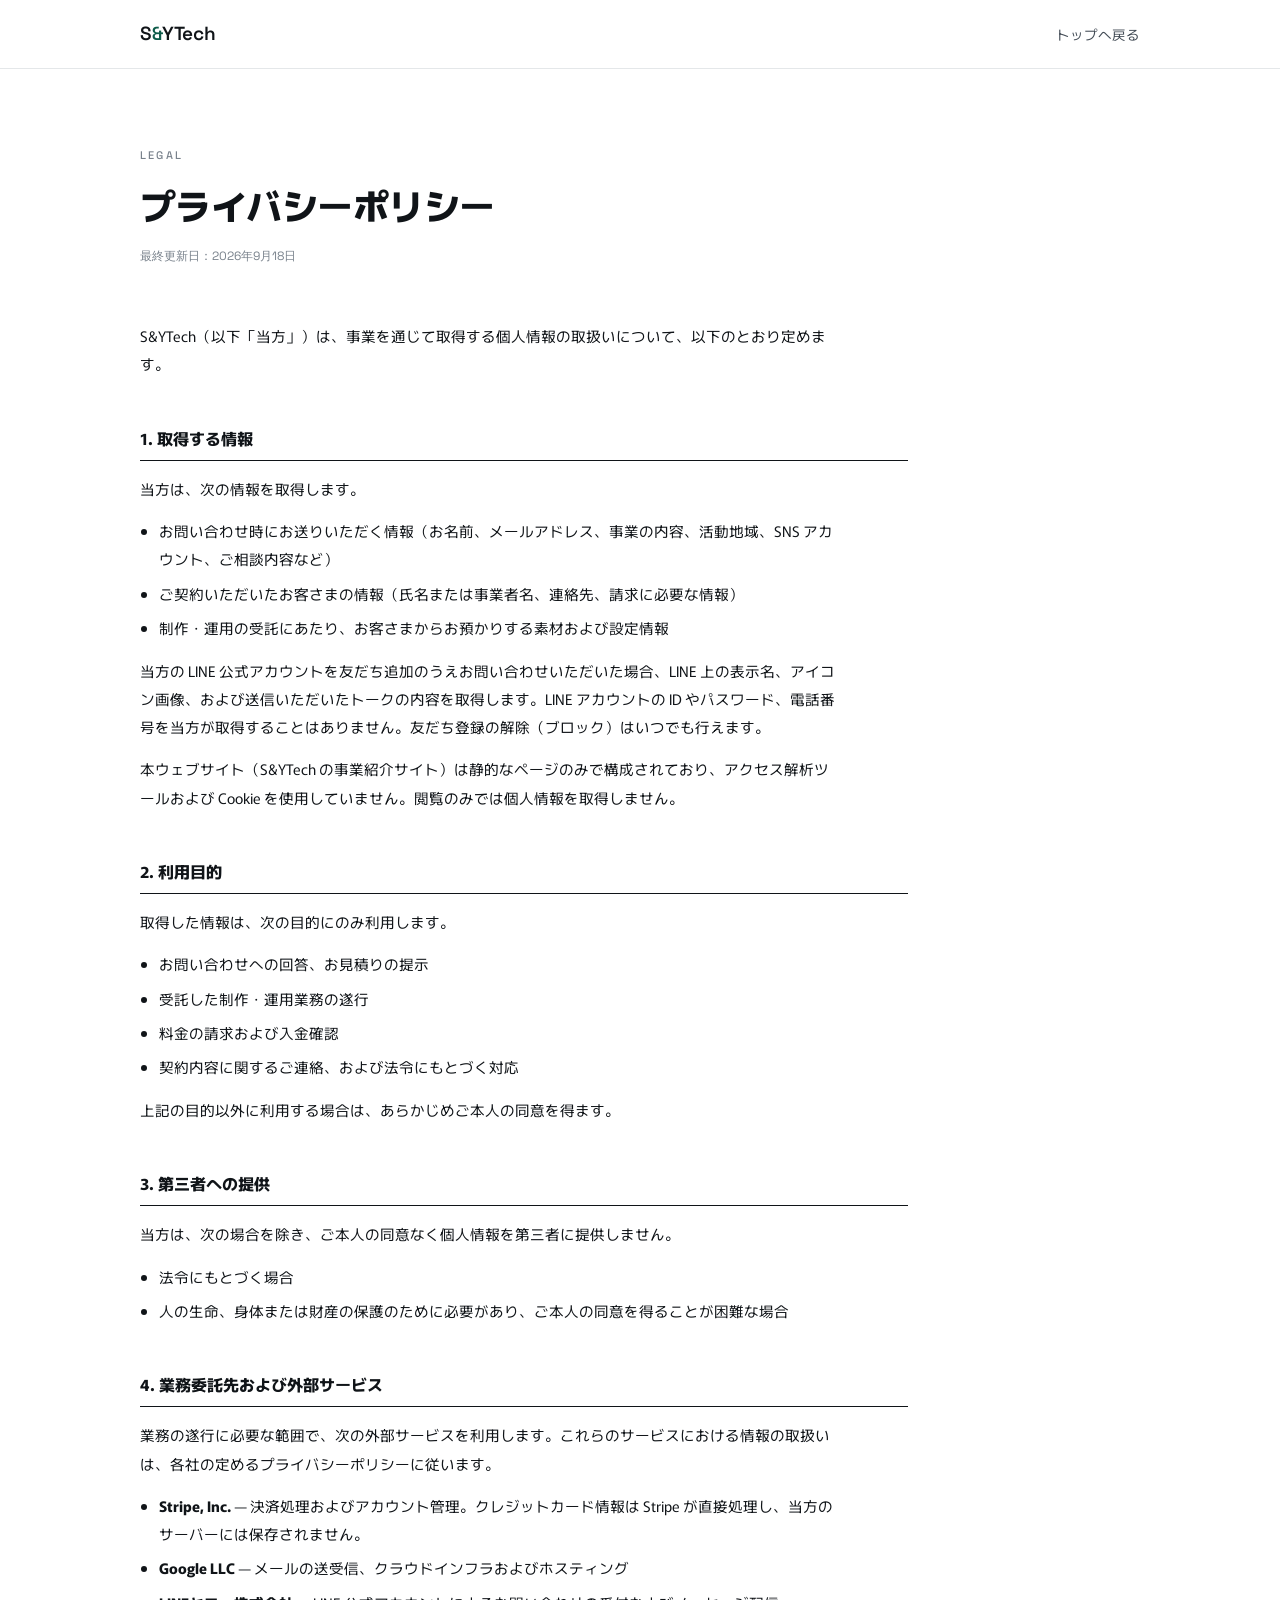
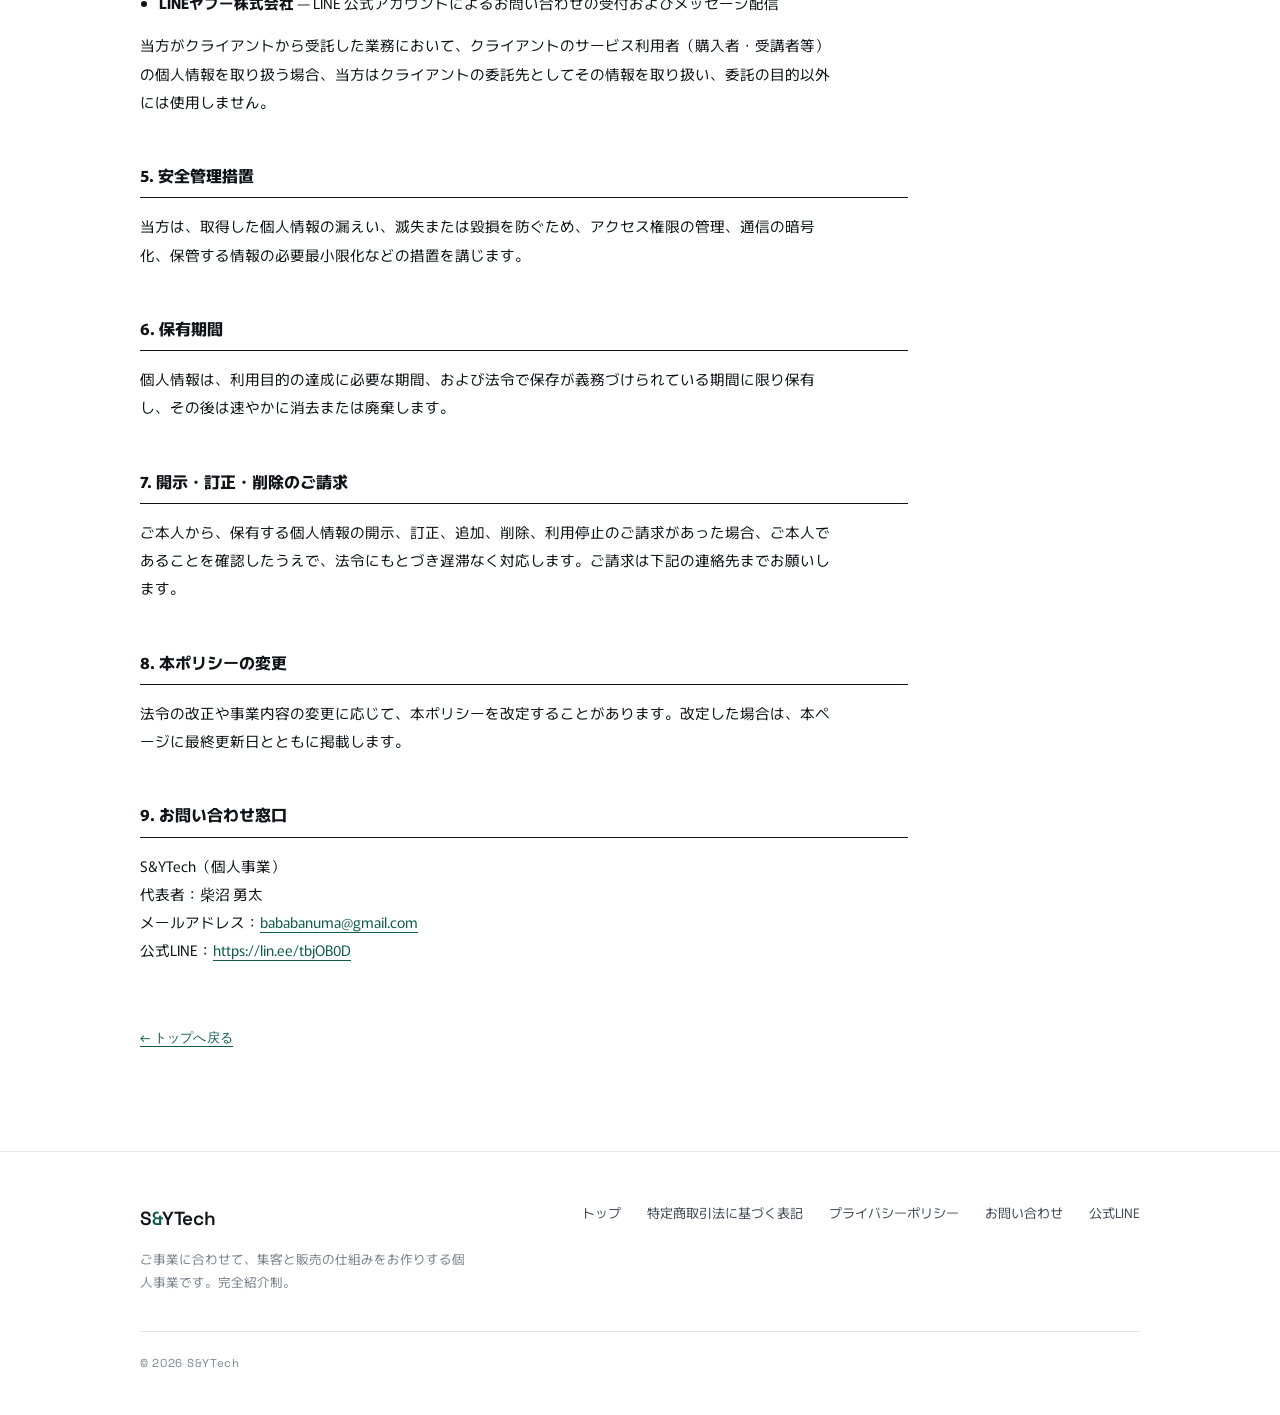
==== commit b5d26256: "feat: 完全紹介制であることを明示し、事業ごとの個別制作という形に書き直した 商品を3つ並べた仕様書のような構成だったため、読んだ方が自分の事業を 当てはめにくかった。決まった商品を並べるのをやめ" ====
--- a/privacy.html
+++ b/privacy.html
@@ -26,7 +26,7 @@
   <div class="wrap doc-head">
     <p class="doc-head__lat">Legal</p>
     <h1>プライバシーポリシー</h1>
-    <p class="doc-head__date">最終更新日：2026年8月3日</p>
+    <p class="doc-head__date">最終更新日：2026年9月18日</p>
   </div>
 
   <div class="wrap doc">
@@ -104,7 +104,7 @@
     <h2>9. お問い合わせ窓口</h2>
     <p>
       S&amp;YTech（個人事業）<br>
-      代表者：Yuta Shibanuma<br>
+      代表者：柴沼 勇太<br>
       メールアドレス：<a href="mailto:bababanuma@gmail.com">bababanuma@gmail.com</a><br>
       公式LINE：<a href="https://lin.ee/tbjOB0D" target="_blank" rel="noopener">https://lin.ee/tbjOB0D</a>
     </p>
@@ -118,7 +118,7 @@
     <div class="foot__inner">
       <div>
         <span class="mark">S<i>&amp;</i>YTech</span>
-        <p class="foot__desc">小規模事業者に向けて、集客と販売の仕組みを制作・提供する個人事業です。</p>
+        <p class="foot__desc">ご事業に合わせて、集客と販売の仕組みをお作りする個人事業です。完全紹介制。</p>
       </div>
       <nav class="foot__nav">
         <a href="index.html">トップ</a>
--- a/assets/style.css
+++ b/assets/style.css
@@ -328,7 +328,7 @@
   color: var(--ink-70);
 }
 
-/* ---------- 01 提供するもの ---------- */
+/* ---------- 01 ご相談の例（.offer を枠として流用） ---------- */
 
 .offer {
   margin-top: clamp(36px, 4.5vw, 54px);
@@ -344,20 +344,6 @@
   font-size: 14px;
   color: var(--accent);
   font-weight: 500;
-}
-
-.offer__name {
-  margin-top: 10px;
-  font-size: clamp(20px, 2.4vw, 26px);
-  font-weight: 700;
-  letter-spacing: -0.01em;
-}
-
-.offer__desc {
-  margin-top: 12px;
-  max-width: 42em;
-  font-size: 15px;
-  color: var(--ink-70);
 }
 
 .offer__includes {
@@ -399,83 +385,6 @@
   }
   .offer__includes dd span {
     white-space: normal;
-  }
-}
-
-/* ---------- 02 導線 ---------- */
-
-.route {
-  margin-top: clamp(36px, 4.5vw, 54px);
-}
-
-.route__step {
-  display: grid;
-  grid-template-columns: 74px minmax(0, 1fr) minmax(0, 1.1fr);
-  gap: 4px 20px;
-  padding: 17px 0;
-  border-bottom: 1px solid var(--rule);
-  align-items: baseline;
-}
-
-.route__step:first-child {
-  border-top: 1px solid var(--rule);
-}
-
-.route__k {
-  font-family: var(--latin);
-  font-size: 11.5px;
-  font-weight: 500;
-  letter-spacing: 0.12em;
-  text-transform: uppercase;
-  color: var(--ink-45);
-}
-
-.route__name {
-  font-size: 16.5px;
-  font-weight: 700;
-}
-
-.route__note {
-  font-size: 14px;
-  color: var(--ink-70);
-}
-
-.route__owned {
-  margin-top: 26px;
-  border-left: 2px solid var(--accent);
-  padding-left: clamp(18px, 2.4vw, 28px);
-}
-
-.route__owned .route__step:first-child {
-  border-top: none;
-  padding-top: 0;
-}
-
-.route__owned .route__step:last-of-type {
-  border-bottom: none;
-}
-
-.route__owned .route__k {
-  color: var(--accent);
-}
-
-.route__owned-label {
-  margin-top: 18px;
-  padding-top: 14px;
-  border-top: 1px solid var(--accent);
-  font-size: 13px;
-  font-weight: 500;
-  color: var(--accent);
-}
-
-@media (max-width: 700px) {
-  .route__step {
-    grid-template-columns: 1fr;
-    gap: 3px;
-    padding: 15px 0;
-  }
-  .route__k {
-    order: -1;
   }
 }
 
@@ -579,7 +488,7 @@
   background: var(--accent);
 }
 
-/* ---------- 04 料金 ---------- */
+/* ---------- 02 お作りするもの：料金の考え方 ---------- */
 
 .formula {
   margin-top: clamp(34px, 4vw, 46px);
@@ -598,46 +507,6 @@
   font-weight: 500;
 }
 
-.rates {
-  margin-top: clamp(30px, 3.6vw, 44px);
-  border-top: 1.5px solid var(--ink);
-}
-
-.rate {
-  display: grid;
-  grid-template-columns: minmax(0, 0.85fr) minmax(0, 1.9fr) auto;
-  gap: 8px clamp(20px, 3vw, 40px);
-  padding: 22px 0;
-  border-bottom: 1px solid var(--rule);
-  align-items: baseline;
-}
-
-.rate__name {
-  font-size: 16.5px;
-  font-weight: 700;
-}
-
-.rate__desc {
-  font-size: 14.5px;
-  color: var(--ink-70);
-  line-height: 1.85;
-}
-
-.rate__value {
-  font-family: var(--latin);
-  font-size: 12.5px;
-  letter-spacing: 0.04em;
-  white-space: nowrap;
-  color: var(--accent);
-  font-weight: 500;
-}
-
-@media (max-width: 760px) {
-  .rate {
-    grid-template-columns: 1fr;
-  }
-}
-
 .note {
   margin-top: 20px;
   max-width: 46em;
@@ -646,7 +515,7 @@
   line-height: 1.85;
 }
 
-/* ---------- 05 運営者情報 ---------- */
+/* ---------- 04 運営者情報 ---------- */
 
 .about {
   margin-top: clamp(36px, 4.5vw, 54px);
@@ -691,7 +560,7 @@
   }
 }
 
-/* ---------- 06 お問い合わせ ---------- */
+/* ---------- 05 お問い合わせ ---------- */
 
 .channels {
   margin-top: clamp(28px, 3.4vw, 40px);
@@ -912,3 +781,63 @@
     animation-duration: 0.001ms !important;
   }
 }
+
+/* ---------- 完全紹介制のしるし ---------- */
+
+.badge {
+  display: inline-block;
+  margin-top: 26px;
+  padding: 5px 15px;
+  border: 1px solid var(--accent);
+  border-radius: 999px;
+  color: var(--accent);
+  font-size: 12.5px;
+  font-weight: 600;
+  letter-spacing: 0.06em;
+  line-height: 1.7;
+}
+
+.band .badge {
+  margin-top: 18px;
+  margin-bottom: 4px;
+}
+
+/* ---------- 01 ご相談の例：お答えの行 ---------- */
+
+.case__ans {
+  margin-top: 12px;
+  max-width: 42em;
+  display: grid;
+  grid-template-columns: 1.4em minmax(0, 1fr);
+  font-size: 15px;
+  color: var(--ink-70);
+}
+
+.case__ans::before {
+  content: "→";
+  font-family: var(--latin);
+  color: var(--accent);
+}
+
+/* ---------- 02 お作りするもの ---------- */
+
+.work__examples {
+  margin-top: clamp(30px, 3.6vw, 42px);
+  padding-top: clamp(22px, 2.6vw, 28px);
+  border-top: 1.5px solid var(--ink);
+}
+
+.work__body {
+  margin-top: 26px;
+  max-width: 42em;
+  font-size: 15px;
+  color: var(--ink-70);
+}
+
+.work__sub {
+  margin-top: clamp(40px, 5vw, 58px);
+  padding-top: clamp(22px, 2.6vw, 28px);
+  border-top: 1px solid var(--rule);
+  font-size: clamp(17px, 2.2vw, 21px);
+  font-weight: 700;
+}
